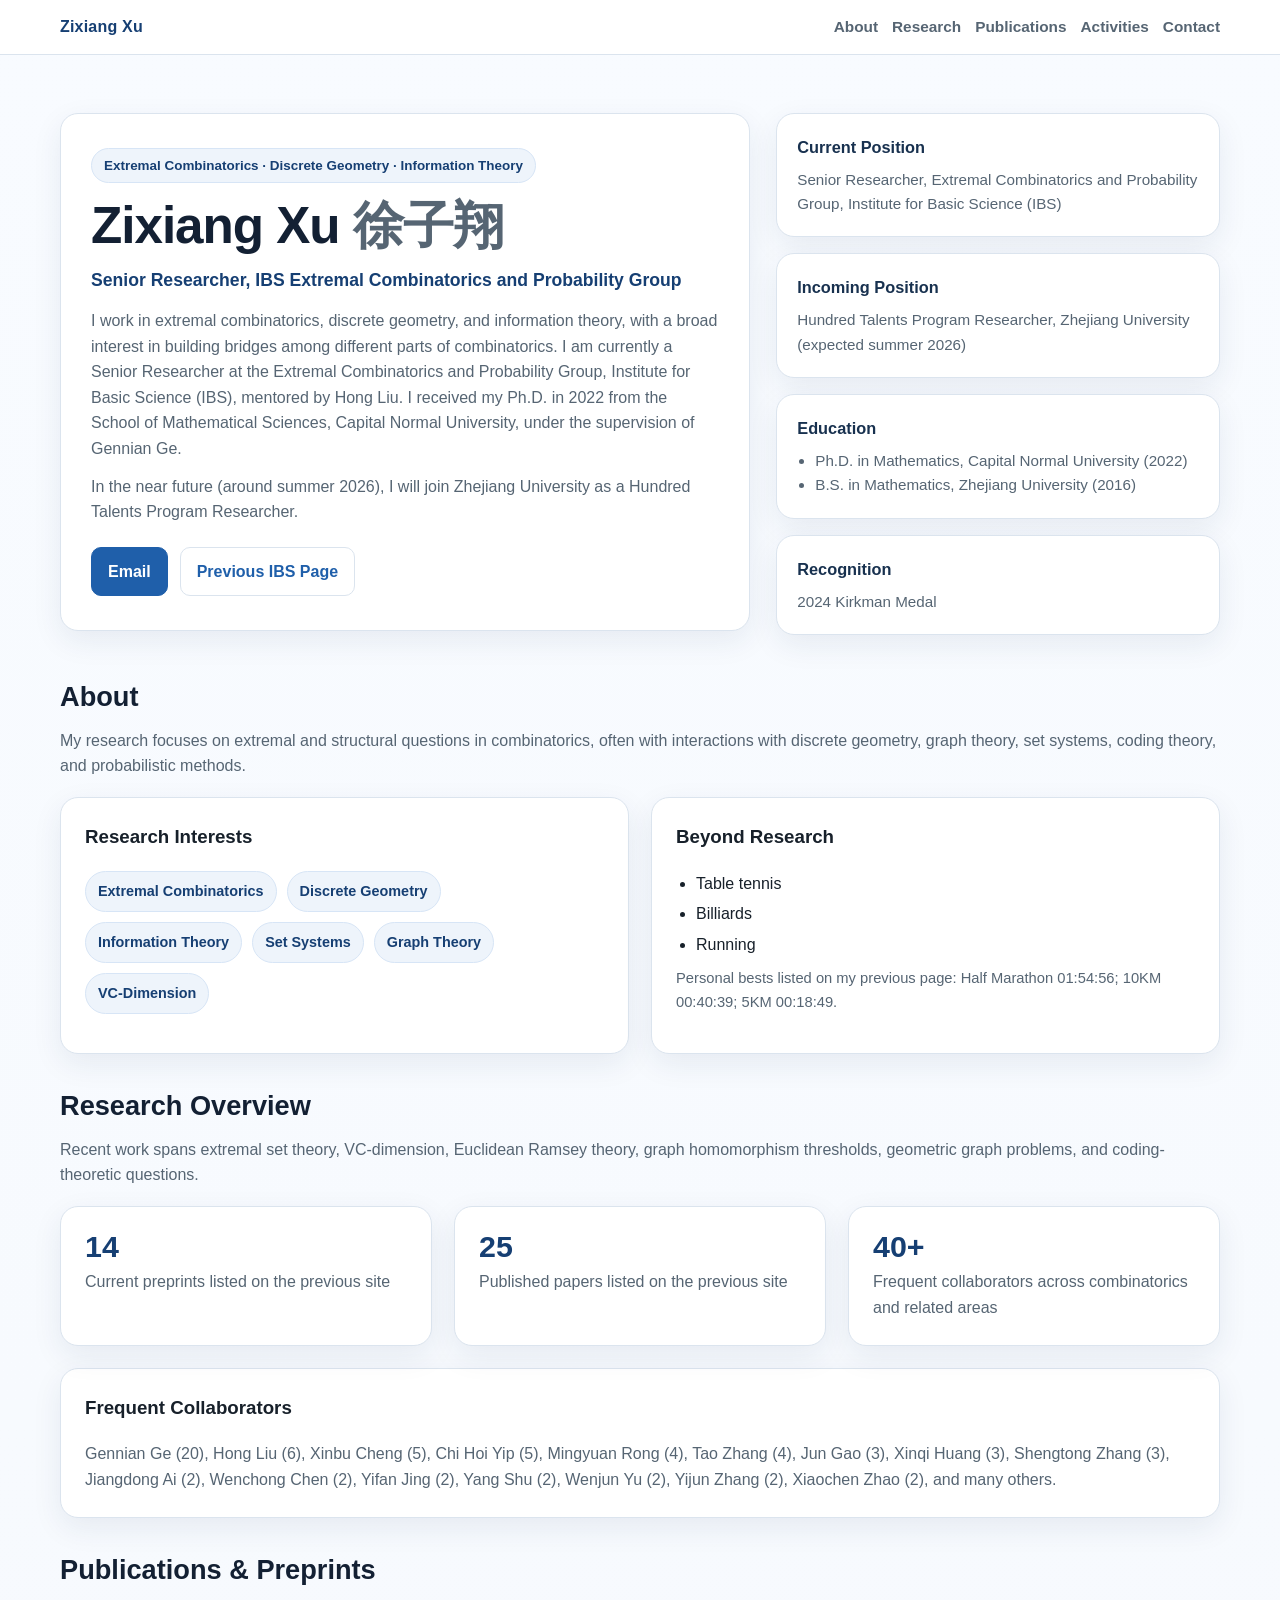
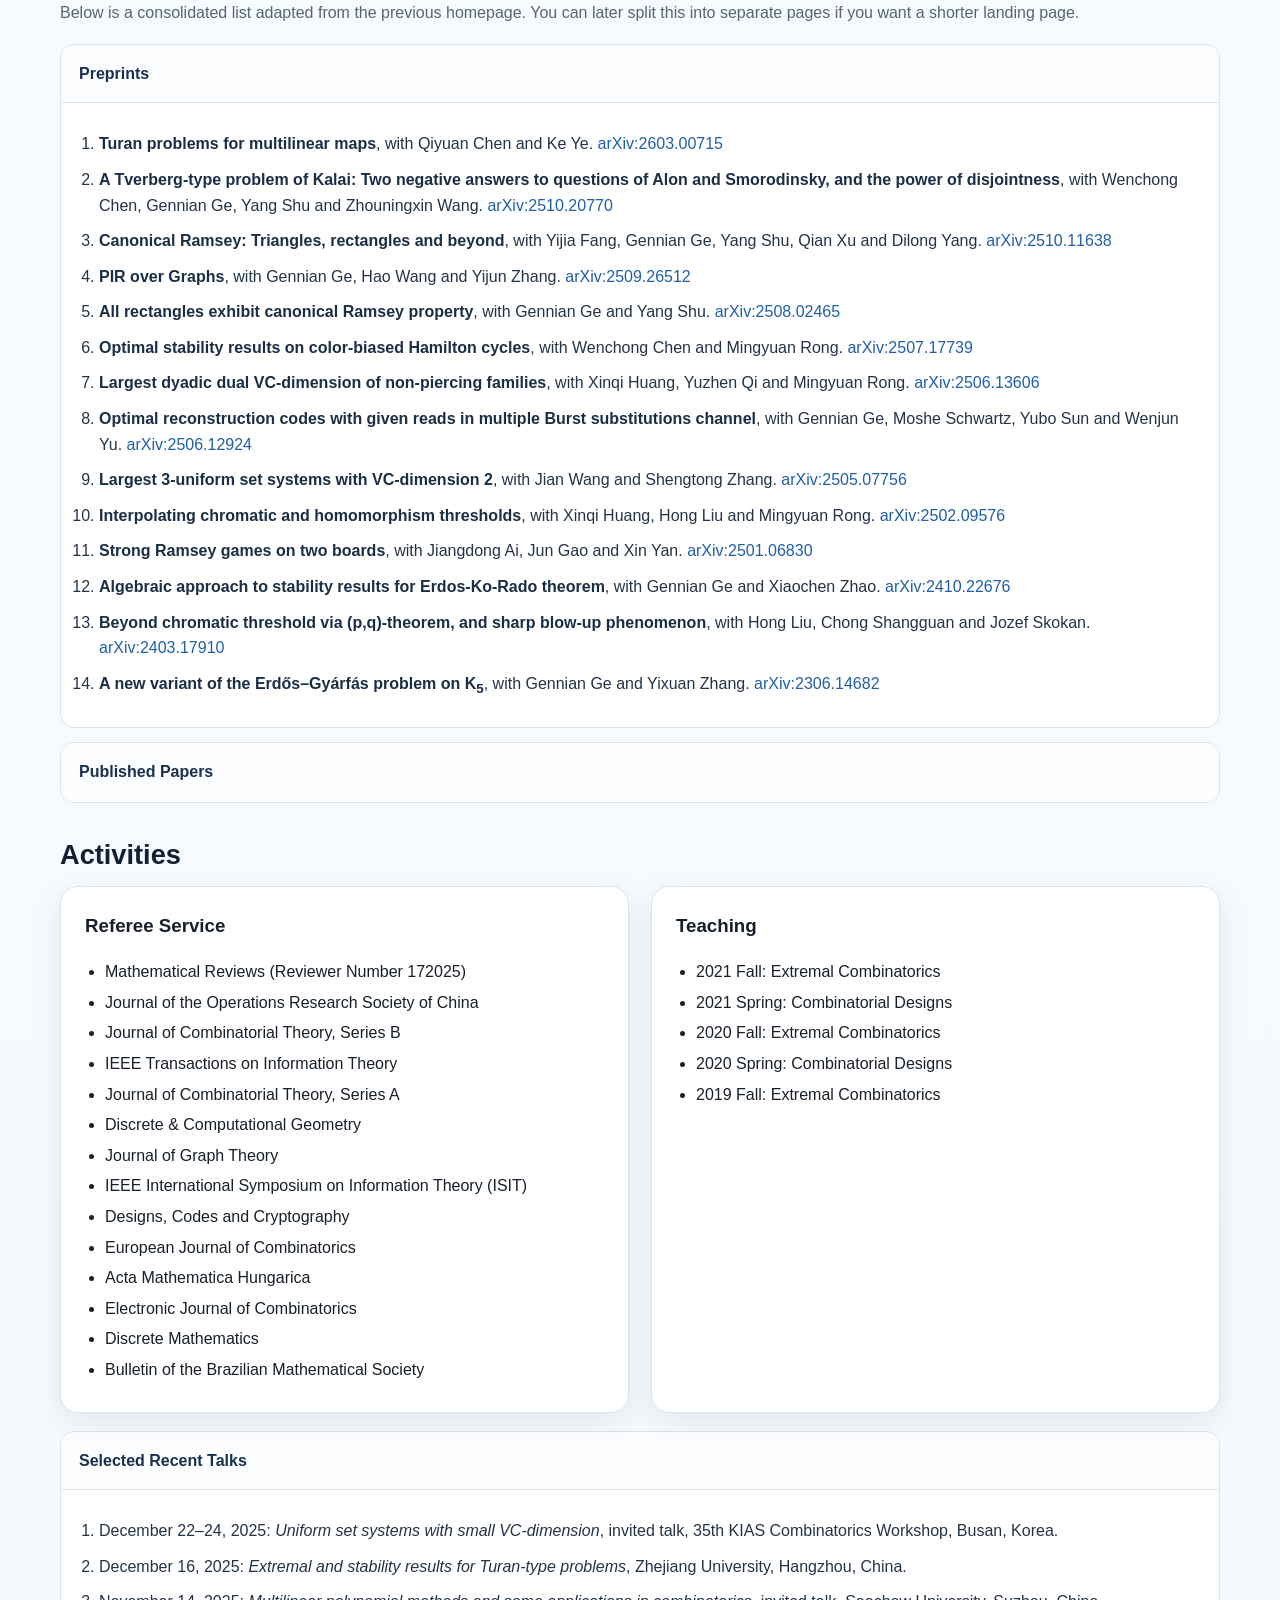
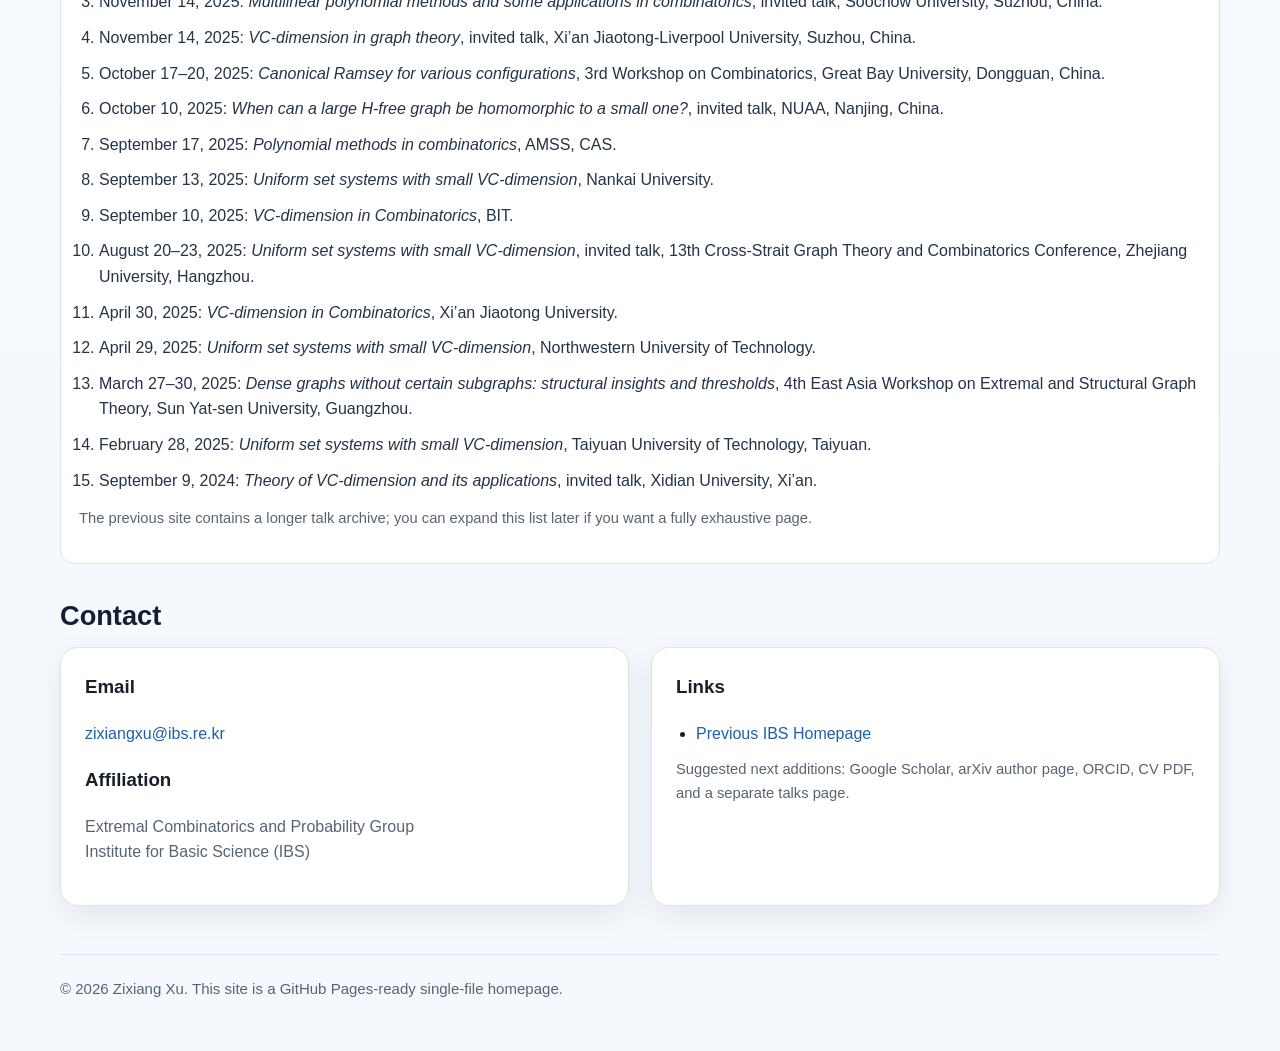
==== index.html @ 3f4615ed "Add academic homepage for Zixiang Xu This commit adds a complete academic homepage for Zixiang Xu, i" ====
<!DOCTYPE html>
<html lang="en">
<head>
  <meta charset="utf-8" />
  <meta name="viewport" content="width=device-width, initial-scale=1" />
  <title>Zixiang Xu | Academic Homepage</title>
  <meta name="description" content="Academic homepage of Zixiang Xu: extremal combinatorics, discrete geometry, and information theory." />
  <style>
    :root {
      --bg: #f7f9fc;
      --card: #ffffff;
      --text: #17202a;
      --muted: #566573;
      --line: #dbe4ee;
      --blue: #1f5faa;
      --blue-dark: #163f73;
      --soft: #eef4fb;
      --accent: #0b7a75;
      --shadow: 0 10px 30px rgba(25, 50, 90, 0.08);
      --max: 1160px;
    }

    * { box-sizing: border-box; }
    html { scroll-behavior: smooth; }
    body {
      margin: 0;
      font-family: -apple-system, BlinkMacSystemFont, "Segoe UI", Roboto, "Helvetica Neue", Arial, sans-serif;
      color: var(--text);
      background: linear-gradient(180deg, #f8fbff 0%, #f5f8fc 100%);
      line-height: 1.6;
    }

    a {
      color: var(--blue);
      text-decoration: none;
    }

    a:hover { text-decoration: underline; }

    .container {
      width: min(var(--max), calc(100% - 32px));
      margin: 0 auto;
    }

    .topbar {
      position: sticky;
      top: 0;
      z-index: 20;
      background: rgba(255,255,255,0.92);
      backdrop-filter: blur(10px);
      border-bottom: 1px solid var(--line);
    }

    .topbar-inner {
      display: flex;
      align-items: center;
      justify-content: space-between;
      gap: 20px;
      padding: 14px 0;
    }

    .brand {
      font-weight: 700;
      color: var(--blue-dark);
      letter-spacing: 0.2px;
      white-space: nowrap;
    }

    .nav {
      display: flex;
      flex-wrap: wrap;
      gap: 14px;
      justify-content: flex-end;
    }

    .nav a {
      color: var(--muted);
      font-size: 0.96rem;
      font-weight: 600;
    }

    .nav a:hover { color: var(--blue); }

    .hero {
      padding: 58px 0 28px;
    }

    .hero-grid {
      display: grid;
      grid-template-columns: 1.4fr 0.9fr;
      gap: 26px;
      align-items: start;
    }

    .hero-card, .card {
      background: var(--card);
      border: 1px solid var(--line);
      border-radius: 18px;
      box-shadow: var(--shadow);
    }

    .hero-card {
      padding: 34px 30px;
    }

    .eyebrow {
      display: inline-block;
      background: var(--soft);
      color: var(--blue-dark);
      border: 1px solid #d7e5f6;
      border-radius: 999px;
      padding: 6px 12px;
      font-size: 0.84rem;
      font-weight: 700;
      margin-bottom: 14px;
    }

    h1 {
      margin: 0 0 10px;
      font-size: clamp(2rem, 4vw, 3.2rem);
      line-height: 1.15;
      letter-spacing: -0.02em;
      color: #132033;
    }

    .subtitle {
      margin: 0 0 14px;
      color: var(--blue-dark);
      font-size: 1.1rem;
      font-weight: 650;
    }

    .lead {
      margin: 0;
      color: var(--muted);
      font-size: 1rem;
    }

    .button-row {
      display: flex;
      flex-wrap: wrap;
      gap: 12px;
      margin-top: 22px;
    }

    .btn {
      display: inline-block;
      padding: 11px 16px;
      border-radius: 10px;
      font-weight: 700;
      border: 1px solid var(--line);
      transition: 0.15s ease;
    }

    .btn-primary {
      background: var(--blue);
      color: #fff;
      border-color: var(--blue);
    }

    .btn-primary:hover {
      background: var(--blue-dark);
      border-color: var(--blue-dark);
      text-decoration: none;
    }

    .btn-secondary {
      background: #fff;
      color: var(--blue);
    }

    .btn-secondary:hover {
      background: #f7fbff;
      text-decoration: none;
    }

    .mini-grid {
      display: grid;
      grid-template-columns: 1fr;
      gap: 16px;
    }

    .mini-card {
      padding: 20px;
    }

    .mini-card h3 {
      margin: 0 0 8px;
      font-size: 1.02rem;
      color: #18314f;
    }

    .mini-card p, .mini-card li {
      margin: 0;
      color: var(--muted);
      font-size: 0.95rem;
    }

    .mini-card ul {
      margin: 8px 0 0 18px;
      padding: 0;
    }

    section {
      padding: 18px 0;
    }

    .section-title {
      margin: 0 0 14px;
      font-size: 1.7rem;
      line-height: 1.2;
      color: #132033;
    }

    .section-intro {
      margin: 0 0 18px;
      color: var(--muted);
    }

    .grid-2 {
      display: grid;
      grid-template-columns: 1fr 1fr;
      gap: 22px;
    }

    .grid-3 {
      display: grid;
      grid-template-columns: repeat(3, 1fr);
      gap: 22px;
    }

    .card {
      padding: 24px;
    }

    .chips {
      display: flex;
      flex-wrap: wrap;
      gap: 10px;
      margin-top: 8px;
    }

    .chip {
      padding: 8px 12px;
      border-radius: 999px;
      background: var(--soft);
      border: 1px solid #d7e5f6;
      color: var(--blue-dark);
      font-size: 0.9rem;
      font-weight: 650;
    }

    .stat {
      font-size: 1.9rem;
      font-weight: 800;
      color: var(--blue-dark);
      line-height: 1;
      margin-bottom: 8px;
    }

    .muted { color: var(--muted); }

    .list-tight {
      margin: 0;
      padding-left: 20px;
    }

    .list-tight li { margin: 5px 0; }

    details {
      border: 1px solid var(--line);
      border-radius: 14px;
      background: #fff;
      overflow: hidden;
    }

    details + details {
      margin-top: 14px;
    }

    summary {
      cursor: pointer;
      list-style: none;
      padding: 16px 18px;
      font-weight: 800;
      color: #18314f;
      background: #fbfdff;
      border-bottom: 1px solid transparent;
    }

    summary::-webkit-details-marker { display: none; }

    details[open] summary {
      border-bottom-color: var(--line);
    }

    .details-body {
      padding: 18px;
    }

    .pub-list {
      margin: 0;
      padding-left: 20px;
    }

    .pub-list li {
      margin: 10px 0;
      color: #233447;
    }

    .paper-title {
      font-weight: 700;
      color: #1a2e45;
    }

    .small-note {
      font-size: 0.92rem;
      color: var(--muted);
    }

    footer {
      padding: 30px 0 50px;
      color: var(--muted);
      font-size: 0.94rem;
    }

    .footer-box {
      border-top: 1px solid var(--line);
      padding-top: 22px;
    }

    @media (max-width: 980px) {
      .hero-grid,
      .grid-2,
      .grid-3 {
        grid-template-columns: 1fr;
      }

      .topbar-inner {
        align-items: flex-start;
        flex-direction: column;
      }

      .nav {
        justify-content: flex-start;
      }
    }

    @media (prefers-color-scheme: dark) {
      :root {
        --bg: #0e1520;
        --card: #121c29;
        --text: #e7eef8;
        --muted: #b7c5d8;
        --line: #233245;
        --blue: #7db3ff;
        --blue-dark: #b8d3ff;
        --soft: #162233;
        --accent: #71d7cf;
        --shadow: 0 10px 30px rgba(0, 0, 0, 0.25);
      }

      body {
        background: linear-gradient(180deg, #0d1520 0%, #111b28 100%);
      }

      .topbar {
        background: rgba(14, 21, 32, 0.9);
      }

      .btn-primary {
        color: #0b1520;
        background: var(--blue);
        border-color: var(--blue);
      }

      .btn-primary:hover {
        background: #9ac4ff;
        border-color: #9ac4ff;
      }

      .btn-secondary {
        background: transparent;
        border-color: var(--line);
        color: var(--blue);
      }

      .btn-secondary:hover {
        background: rgba(255,255,255,0.03);
      }

      summary {
        background: rgba(255,255,255,0.02);
      }
    }
  </style>
</head>
<body>
  <header class="topbar">
    <div class="container topbar-inner">
      <div class="brand">Zixiang Xu</div>
      <nav class="nav" aria-label="Primary">
        <a href="#about">About</a>
        <a href="#research">Research</a>
        <a href="#publications">Publications</a>
        <a href="#activities">Activities</a>
        <a href="#contact">Contact</a>
      </nav>
    </div>
  </header>

  <main>
    <section class="hero">
      <div class="container hero-grid">
        <div class="hero-card">
          <div class="eyebrow">Extremal Combinatorics · Discrete Geometry · Information Theory</div>
          <h1>Zixiang Xu <span style="font-weight:600; color: var(--muted);">徐子翔</span></h1>
          <p class="subtitle">Senior Researcher, IBS Extremal Combinatorics and Probability Group</p>
          <p class="lead">
            I work in extremal combinatorics, discrete geometry, and information theory, with a broad interest in building bridges among different parts of combinatorics. I am currently a Senior Researcher at the Extremal Combinatorics and Probability Group, Institute for Basic Science (IBS), mentored by Hong Liu. I received my Ph.D. in 2022 from the School of Mathematical Sciences, Capital Normal University, under the supervision of Gennian Ge.
          </p>
          <p class="lead" style="margin-top: 12px;">
            In the near future (around summer 2026), I will join Zhejiang University as a Hundred Talents Program Researcher.
          </p>
          <div class="button-row">
            <a class="btn btn-primary" href="mailto:zixiangxu@ibs.re.kr">Email</a>
            <a class="btn btn-secondary" href="https://www.ibs.re.kr/ecopro/zixiangxu/" target="_blank" rel="noopener">Previous IBS Page</a>
          </div>
        </div>

        <div class="mini-grid">
          <div class="hero-card mini-card">
            <h3>Current Position</h3>
            <p>Senior Researcher, Extremal Combinatorics and Probability Group, Institute for Basic Science (IBS)</p>
          </div>

          <div class="hero-card mini-card">
            <h3>Incoming Position</h3>
            <p>Hundred Talents Program Researcher, Zhejiang University (expected summer 2026)</p>
          </div>

          <div class="hero-card mini-card">
            <h3>Education</h3>
            <ul>
              <li>Ph.D. in Mathematics, Capital Normal University (2022)</li>
              <li>B.S. in Mathematics, Zhejiang University (2016)</li>
            </ul>
          </div>

          <div class="hero-card mini-card">
            <h3>Recognition</h3>
            <p>2024 Kirkman Medal</p>
          </div>
        </div>
      </div>
    </section>

    <section id="about">
      <div class="container">
        <h2 class="section-title">About</h2>
        <p class="section-intro">
          My research focuses on extremal and structural questions in combinatorics, often with interactions with discrete geometry, graph theory, set systems, coding theory, and probabilistic methods.
        </p>

        <div class="grid-2">
          <div class="card">
            <h3 style="margin-top:0;">Research Interests</h3>
            <div class="chips">
              <span class="chip">Extremal Combinatorics</span>
              <span class="chip">Discrete Geometry</span>
              <span class="chip">Information Theory</span>
              <span class="chip">Set Systems</span>
              <span class="chip">Graph Theory</span>
              <span class="chip">VC-Dimension</span>
            </div>
          </div>

          <div class="card">
            <h3 style="margin-top:0;">Beyond Research</h3>
            <ul class="list-tight">
              <li>Table tennis</li>
              <li>Billiards</li>
              <li>Running</li>
            </ul>
            <p class="small-note" style="margin-top:10px;">
              Personal bests listed on my previous page: Half Marathon 01:54:56; 10KM 00:40:39; 5KM 00:18:49.
            </p>
          </div>
        </div>
      </div>
    </section>

    <section id="research">
      <div class="container">
        <h2 class="section-title">Research Overview</h2>
        <p class="section-intro">
          Recent work spans extremal set theory, VC-dimension, Euclidean Ramsey theory, graph homomorphism thresholds, geometric graph problems, and coding-theoretic questions.
        </p>

        <div class="grid-3">
          <div class="card">
            <div class="stat">14</div>
            <div class="muted">Current preprints listed on the previous site</div>
          </div>
          <div class="card">
            <div class="stat">25</div>
            <div class="muted">Published papers listed on the previous site</div>
          </div>
          <div class="card">
            <div class="stat">40+</div>
            <div class="muted">Frequent collaborators across combinatorics and related areas</div>
          </div>
        </div>

        <div class="card" style="margin-top: 22px;">
          <h3 style="margin-top:0;">Frequent Collaborators</h3>
          <p class="muted" style="margin-bottom:0;">
            Gennian Ge (20), Hong Liu (6), Xinbu Cheng (5), Chi Hoi Yip (5), Mingyuan Rong (4), Tao Zhang (4), Jun Gao (3), Xinqi Huang (3), Shengtong Zhang (3), Jiangdong Ai (2), Wenchong Chen (2), Yifan Jing (2), Yang Shu (2), Wenjun Yu (2), Yijun Zhang (2), Xiaochen Zhao (2), and many others.
          </p>
        </div>
      </div>
    </section>

    <section id="publications">
      <div class="container">
        <h2 class="section-title">Publications & Preprints</h2>
        <p class="section-intro">
          Below is a consolidated list adapted from the previous homepage. You can later split this into separate pages if you want a shorter landing page.
        </p>

        <details open>
          <summary>Preprints</summary>
          <div class="details-body">
            <ol class="pub-list">
              <li><span class="paper-title">Turan problems for multilinear maps</span>, with Qiyuan Chen and Ke Ye. <a href="https://arxiv.org/abs/2603.00715" target="_blank" rel="noopener">arXiv:2603.00715</a></li>
              <li><span class="paper-title">A Tverberg-type problem of Kalai: Two negative answers to questions of Alon and Smorodinsky, and the power of disjointness</span>, with Wenchong Chen, Gennian Ge, Yang Shu and Zhouningxin Wang. <a href="https://arxiv.org/abs/2510.20770" target="_blank" rel="noopener">arXiv:2510.20770</a></li>
              <li><span class="paper-title">Canonical Ramsey: Triangles, rectangles and beyond</span>, with Yijia Fang, Gennian Ge, Yang Shu, Qian Xu and Dilong Yang. <a href="https://arxiv.org/abs/2510.11638" target="_blank" rel="noopener">arXiv:2510.11638</a></li>
              <li><span class="paper-title">PIR over Graphs</span>, with Gennian Ge, Hao Wang and Yijun Zhang. <a href="https://arxiv.org/abs/2509.26512" target="_blank" rel="noopener">arXiv:2509.26512</a></li>
              <li><span class="paper-title">All rectangles exhibit canonical Ramsey property</span>, with Gennian Ge and Yang Shu. <a href="https://arxiv.org/abs/2508.02465" target="_blank" rel="noopener">arXiv:2508.02465</a></li>
              <li><span class="paper-title">Optimal stability results on color-biased Hamilton cycles</span>, with Wenchong Chen and Mingyuan Rong. <a href="https://arxiv.org/abs/2507.17739" target="_blank" rel="noopener">arXiv:2507.17739</a></li>
              <li><span class="paper-title">Largest dyadic dual VC-dimension of non-piercing families</span>, with Xinqi Huang, Yuzhen Qi and Mingyuan Rong. <a href="https://arxiv.org/abs/2506.13606" target="_blank" rel="noopener">arXiv:2506.13606</a></li>
              <li><span class="paper-title">Optimal reconstruction codes with given reads in multiple Burst substitutions channel</span>, with Gennian Ge, Moshe Schwartz, Yubo Sun and Wenjun Yu. <a href="https://arxiv.org/abs/2506.12924" target="_blank" rel="noopener">arXiv:2506.12924</a></li>
              <li><span class="paper-title">Largest 3-uniform set systems with VC-dimension 2</span>, with Jian Wang and Shengtong Zhang. <a href="https://arxiv.org/abs/2505.07756" target="_blank" rel="noopener">arXiv:2505.07756</a></li>
              <li><span class="paper-title">Interpolating chromatic and homomorphism thresholds</span>, with Xinqi Huang, Hong Liu and Mingyuan Rong. <a href="https://arxiv.org/abs/2502.09576" target="_blank" rel="noopener">arXiv:2502.09576</a></li>
              <li><span class="paper-title">Strong Ramsey games on two boards</span>, with Jiangdong Ai, Jun Gao and Xin Yan. <a href="https://arxiv.org/abs/2501.06830" target="_blank" rel="noopener">arXiv:2501.06830</a></li>
              <li><span class="paper-title">Algebraic approach to stability results for Erdos-Ko-Rado theorem</span>, with Gennian Ge and Xiaochen Zhao. <a href="https://arxiv.org/abs/2410.22676" target="_blank" rel="noopener">arXiv:2410.22676</a></li>
              <li><span class="paper-title">Beyond chromatic threshold via (p,q)-theorem, and sharp blow-up phenomenon</span>, with Hong Liu, Chong Shangguan and Jozef Skokan. <a href="https://arxiv.org/abs/2403.17910" target="_blank" rel="noopener">arXiv:2403.17910</a></li>
              <li><span class="paper-title">A new variant of the Erdős–Gyárfás problem on K<sub>5</sub></span>, with Gennian Ge and Yixuan Zhang. <a href="https://arxiv.org/abs/2306.14682" target="_blank" rel="noopener">arXiv:2306.14682</a></li>
            </ol>
          </div>
        </details>

        <details style="margin-top: 14px;">
          <summary>Published Papers</summary>
          <div class="details-body">
            <ol class="pub-list">
              <li><span class="paper-title">Clique density vs blowups</span>, with Domagoj Bradač, Hong Liu and Zhuo Wu. <a href="https://arxiv.org/abs/2410.07098" target="_blank" rel="noopener">arXiv:2410.07098</a>. <em>Combinatorics, Probability and Computing</em>, to appear.</li>
              <li><span class="paper-title">Sperner systems with restricted differences</span>, with Chi Hoi Yip. <a href="https://arxiv.org/abs/2210.02409" target="_blank" rel="noopener">arXiv:2210.02409</a>. <em>Combinatorial Theory</em>, to appear.</li>
              <li><span class="paper-title">Uniform set systems with small VC-dimension</span>, with Ting-Wei Chao, Chi Hoi Yip, and Shengtong Zhang. <a href="https://arxiv.org/abs/2501.13850" target="_blank" rel="noopener">arXiv:2501.13850</a>. <em>International Mathematics Research Notices</em>, 2025, Issue 17, rnaf269.</li>
              <li><span class="paper-title">Optimal redundancy of function-correcting codes</span>, with Gennian Ge, Xiande Zhang and Yijun Zhang. <a href="https://arxiv.org/abs/2502.16983" target="_blank" rel="noopener">arXiv:2502.16983</a>. <em>IEEE Transactions on Information Theory</em>, 71(12): 9458–9467, 2025.</li>
              <li><span class="paper-title">Extremal number of graphs from geometric shapes</span>, with Jun Gao, Oliver Janzer and Hong Liu. <a href="https://arxiv.org/abs/2303.13380" target="_blank" rel="noopener">arXiv:2303.13380</a>. <em>Israel Journal of Mathematics</em> 269, 761–799 (2025).</li>
              <li><span class="paper-title">Sublinear hitting sets for some geometric graphs</span>, with Xinbu Cheng, Xinqi Huang and Mingyuan Rong. <a href="https://arxiv.org/abs/2404.10379" target="_blank" rel="noopener">arXiv:2404.10379</a>. <em>Frontiers in Combinatorics and Number Theory</em>, vol. 2, May 2026.</li>
              <li><span class="paper-title">The Frankl-Pach upper bound is not tight for any uniformity</span>, with Gennian Ge, Chi Hoi Yip, Shengtong Zhang and Xiaochen Zhao. <a href="https://arxiv.org/abs/2412.11901" target="_blank" rel="noopener">arXiv:2412.11901</a>. <em>Journal of Combinatorial Theory, Series A</em> 217 (2026), Paper No. 106078.</li>
              <li><span class="paper-title">Intersective sets over abelian groups</span>, with Chi Hoi Yip. <a href="https://arxiv.org/abs/2207.00053" target="_blank" rel="noopener">arXiv:2207.00053</a>. <em>Designs, Codes and Cryptography</em> 94, 19 (2026).</li>
              <li><span class="paper-title">Bollobás-Erdős-Tuza conjecture for graphs with no induced K<sub>s,t</sub></span>, with Xinbu Cheng. <a href="https://arxiv.org/abs/2405.18264" target="_blank" rel="noopener">arXiv:2405.18264</a>. <em>Journal of Graph Theory</em> 109(4): 514–517 (2025).</li>
              <li><span class="paper-title">Euclidean Gallai-Ramsey for various configurations</span>, with Xinbu Cheng. <a href="https://arxiv.org/abs/2305.18218" target="_blank" rel="noopener">arXiv:2305.18218</a>. <em>Discrete &amp; Computational Geometry</em> 73, 1037–1052 (2025).</li>
              <li><span class="paper-title">A polynomial resultant approach to algebraic construction of extremal graphs</span>, with Tao Zhang and Gennian Ge. <a href="https://arxiv.org/abs/2109.15148" target="_blank" rel="noopener">arXiv:2109.15148</a>. <em>Science China Mathematics</em> 68, 485–506 (2025).</li>
              <li><span class="paper-title">Piercing independent sets in graphs without large induced matching</span>, with Jiangdong Ai, Hong Liu and Qiang Zhou. <a href="https://arxiv.org/abs/2403.19737" target="_blank" rel="noopener">arXiv:2403.19737</a>. <em>Electronic Journal of Combinatorics</em> 32 (2025), no. 1, Paper 1.10.</li>
              <li><span class="paper-title">A rainbow framework for coded caching and its applications</span>, with Min Xu, Gennian Ge and Minqian Liu. <a href="https://arxiv.org/abs/2209.04647" target="_blank" rel="noopener">arXiv:2209.04647</a>. <em>IEEE Transactions on Information Theory</em> 70(3): 1738–1752 (2024).</li>
              <li><span class="paper-title">Exact values and improved bounds on k-neighborly families of boxes</span>, with Xinbu Cheng, Meiqin Wang and Chi Hoi Yip. <a href="https://arxiv.org/abs/2301.06485" target="_blank" rel="noopener">arXiv:2301.06485</a>. <em>European Journal of Combinatorics</em> 118 (2024), 103926.</li>
              <li><span class="paper-title">Local rainbow coloring for various graphs</span>, with Xinbu Cheng. <a href="https://arxiv.org/abs/2207.07532" target="_blank" rel="noopener">arXiv:2207.07532</a>. <em>Electronic Journal of Combinatorics</em> 31 (2024), no. 2, Paper 2.55.</li>
              <li><span class="paper-title">Embedding bipartite distance graphs under Hamming metric in finite fields</span>, with Wenjun Yu and Gennian Ge. <em>Journal of Combinatorial Theory, Series A</em> 198 (2023), Paper No. 105765.</li>
              <li><span class="paper-title">Stability through non-shadows</span>, with Jun Gao and Hong Liu. <a href="https://arxiv.org/abs/2212.07821" target="_blank" rel="noopener">arXiv:2212.07821</a>. <em>Combinatorica</em> 43, 1125–1137 (2023).</li>
              <li><span class="paper-title">On vertex-induced weighted Turán problems</span>, with Yifan Jing and Gennian Ge. <em>Discrete Mathematics</em> 345(1), 112628 (2022).</li>
              <li><span class="paper-title">On color isomorphic subdivisions</span>, with Gennian Ge. <em>Discrete Mathematics</em> 345(5), 112805 (2022).</li>
              <li><span class="paper-title">A note on multicolor Ramsey number of small odd cycles versus a large clique</span>, with Gennian Ge. <em>Discrete Mathematics</em> 345(6), 112823 (2022).</li>
              <li><span class="paper-title">Some extremal results on hypergraph Turán problems</span>, with Tao Zhang and Gennian Ge. <em>Science China Mathematics</em> 65(8), 1765–1774 (2022).</li>
              <li><span class="paper-title">Some tight lower bounds for Turán problems via constructions of multi-hypergraphs</span>, with Tao Zhang and Gennian Ge. <em>European Journal of Combinatorics</em> 89, 103161 (2020).</li>
              <li><span class="paper-title">Color isomorphic even cycles and a related Ramsey problem</span>, with Tao Zhang, Yifan Jing and Gennian Ge. <em>SIAM Journal on Discrete Mathematics</em> 34(3), 1999–2008 (2020).</li>
              <li><span class="paper-title">Erdős–Falconer Distance Problem under Hamming Metric in Vector Spaces over Finite Fields</span>, with Gennian Ge. <em>SIAM Journal on Discrete Mathematics</em> 34(4), 2208–2220 (2020).</li>
              <li><span class="paper-title">New theoretical bounds and constructions of permutation codes under block permutation metric</span>, with Yiwei Zhang and Gennian Ge. <em>Designs, Codes and Cryptography</em> 87(11), 2625–2637 (2019).</li>
            </ol>

            <p class="small-note" style="margin-top:16px;">
              Unpublished note previously listed: <em>Sparse universal graph for graphs with bounded edge-vertex ratio</em>, with Xinbu Cheng and Danni Peng.
            </p>
          </div>
        </details>
      </div>
    </section>

    <section id="activities">
      <div class="container">
        <h2 class="section-title">Activities</h2>

        <div class="grid-2">
          <div class="card">
            <h3 style="margin-top:0;">Referee Service</h3>
            <ul class="list-tight">
              <li>Mathematical Reviews (Reviewer Number 172025)</li>
              <li>Journal of the Operations Research Society of China</li>
              <li>Journal of Combinatorial Theory, Series B</li>
              <li>IEEE Transactions on Information Theory</li>
              <li>Journal of Combinatorial Theory, Series A</li>
              <li>Discrete &amp; Computational Geometry</li>
              <li>Journal of Graph Theory</li>
              <li>IEEE International Symposium on Information Theory (ISIT)</li>
              <li>Designs, Codes and Cryptography</li>
              <li>European Journal of Combinatorics</li>
              <li>Acta Mathematica Hungarica</li>
              <li>Electronic Journal of Combinatorics</li>
              <li>Discrete Mathematics</li>
              <li>Bulletin of the Brazilian Mathematical Society</li>
            </ul>
          </div>

          <div class="card">
            <h3 style="margin-top:0;">Teaching</h3>
            <ul class="list-tight">
              <li>2021 Fall: Extremal Combinatorics</li>
              <li>2021 Spring: Combinatorial Designs</li>
              <li>2020 Fall: Extremal Combinatorics</li>
              <li>2020 Spring: Combinatorial Designs</li>
              <li>2019 Fall: Extremal Combinatorics</li>
            </ul>
          </div>
        </div>

        <details style="margin-top: 18px;" open>
          <summary>Selected Recent Talks</summary>
          <div class="details-body">
            <ol class="pub-list">
              <li>December 22–24, 2025: <em>Uniform set systems with small VC-dimension</em>, invited talk, 35th KIAS Combinatorics Workshop, Busan, Korea.</li>
              <li>December 16, 2025: <em>Extremal and stability results for Turan-type problems</em>, Zhejiang University, Hangzhou, China.</li>
              <li>November 14, 2025: <em>Multilinear polynomial methods and some applications in combinatorics</em>, invited talk, Soochow University, Suzhou, China.</li>
              <li>November 14, 2025: <em>VC-dimension in graph theory</em>, invited talk, Xi’an Jiaotong-Liverpool University, Suzhou, China.</li>
              <li>October 17–20, 2025: <em>Canonical Ramsey for various configurations</em>, 3rd Workshop on Combinatorics, Great Bay University, Dongguan, China.</li>
              <li>October 10, 2025: <em>When can a large H-free graph be homomorphic to a small one?</em>, invited talk, NUAA, Nanjing, China.</li>
              <li>September 17, 2025: <em>Polynomial methods in combinatorics</em>, AMSS, CAS.</li>
              <li>September 13, 2025: <em>Uniform set systems with small VC-dimension</em>, Nankai University.</li>
              <li>September 10, 2025: <em>VC-dimension in Combinatorics</em>, BIT.</li>
              <li>August 20–23, 2025: <em>Uniform set systems with small VC-dimension</em>, invited talk, 13th Cross-Strait Graph Theory and Combinatorics Conference, Zhejiang University, Hangzhou.</li>
              <li>April 30, 2025: <em>VC-dimension in Combinatorics</em>, Xi’an Jiaotong University.</li>
              <li>April 29, 2025: <em>Uniform set systems with small VC-dimension</em>, Northwestern University of Technology.</li>
              <li>March 27–30, 2025: <em>Dense graphs without certain subgraphs: structural insights and thresholds</em>, 4th East Asia Workshop on Extremal and Structural Graph Theory, Sun Yat-sen University, Guangzhou.</li>
              <li>February 28, 2025: <em>Uniform set systems with small VC-dimension</em>, Taiyuan University of Technology, Taiyuan.</li>
              <li>September 9, 2024: <em>Theory of VC-dimension and its applications</em>, invited talk, Xidian University, Xi’an.</li>
            </ol>
            <p class="small-note" style="margin-top:14px;">
              The previous site contains a longer talk archive; you can expand this list later if you want a fully exhaustive page.
            </p>
          </div>
        </details>
      </div>
    </section>

    <section id="contact">
      <div class="container">
        <h2 class="section-title">Contact</h2>
        <div class="grid-2">
          <div class="card">
            <h3 style="margin-top:0;">Email</h3>
            <p><a href="mailto:zixiangxu@ibs.re.kr">zixiangxu@ibs.re.kr</a></p>

            <h3>Affiliation</h3>
            <p class="muted">
              Extremal Combinatorics and Probability Group<br />
              Institute for Basic Science (IBS)
            </p>
          </div>

          <div class="card">
            <h3 style="margin-top:0;">Links</h3>
            <ul class="list-tight">
              <li><a href="https://www.ibs.re.kr/ecopro/zixiangxu/" target="_blank" rel="noopener">Previous IBS Homepage</a></li>
            </ul>
            <p class="small-note" style="margin-top: 12px;">
              Suggested next additions: Google Scholar, arXiv author page, ORCID, CV PDF, and a separate talks page.
            </p>
          </div>
        </div>
      </div>
    </section>
  </main>

  <footer>
    <div class="container footer-box">
      <div>© 2026 Zixiang Xu. This site is a GitHub Pages-ready single-file homepage.</div>
    </div>
  </footer>
</body>
</html>
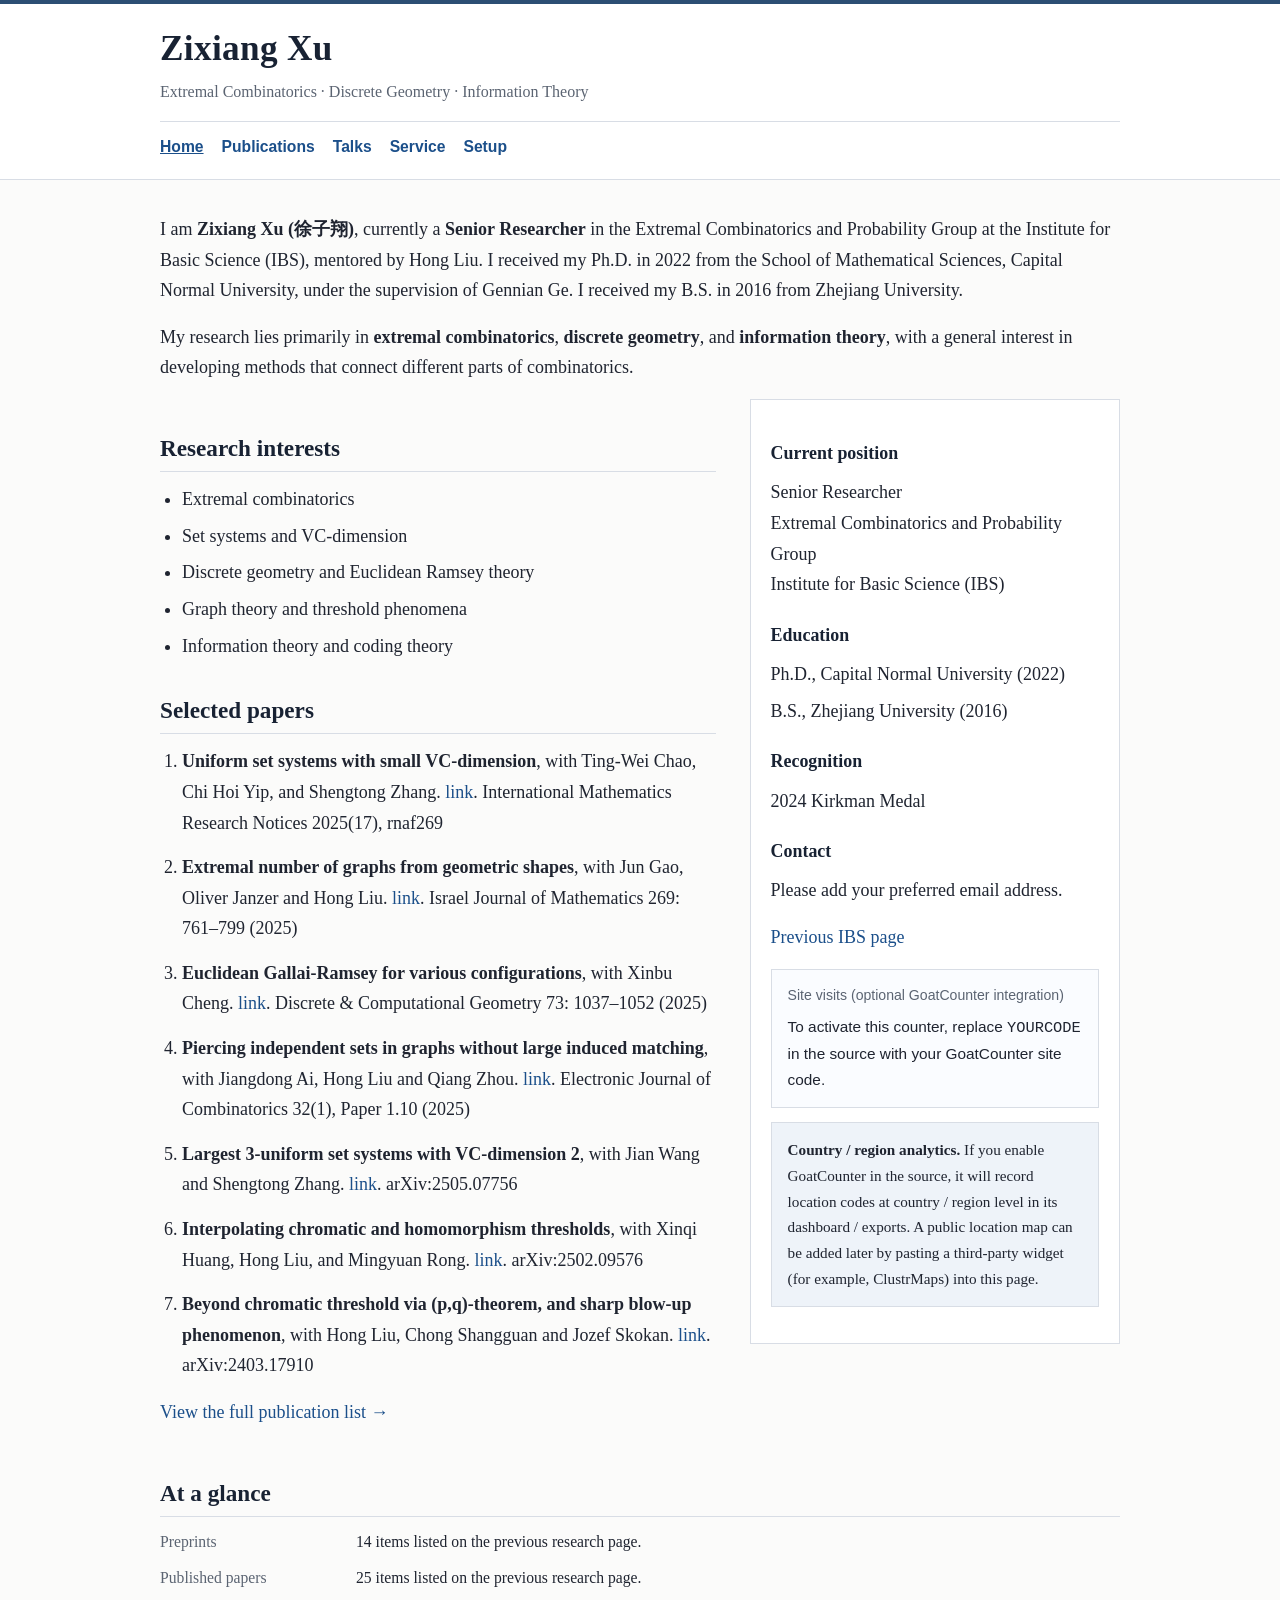
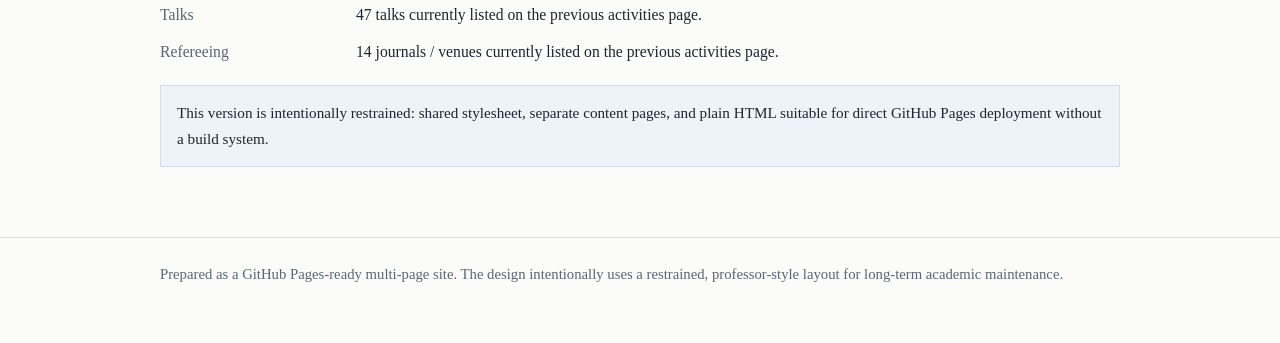
==== commit d7ee7583: "Add files via upload Signed-off-by: ZJWyz <32608875+ZJWyz@users.noreply.github.com>" ====
--- a/index.html
+++ b/index.html
@@ -3,690 +3,132 @@
 <head>
   <meta charset="utf-8" />
   <meta name="viewport" content="width=device-width, initial-scale=1" />
-  <title>Zixiang Xu | Academic Homepage</title>
-  <meta name="description" content="Academic homepage of Zixiang Xu: extremal combinatorics, discrete geometry, and information theory." />
-  <style>
-    :root {
-      --bg: #f7f9fc;
-      --card: #ffffff;
-      --text: #17202a;
-      --muted: #566573;
-      --line: #dbe4ee;
-      --blue: #1f5faa;
-      --blue-dark: #163f73;
-      --soft: #eef4fb;
-      --accent: #0b7a75;
-      --shadow: 0 10px 30px rgba(25, 50, 90, 0.08);
-      --max: 1160px;
-    }
-
-    * { box-sizing: border-box; }
-    html { scroll-behavior: smooth; }
-    body {
-      margin: 0;
-      font-family: -apple-system, BlinkMacSystemFont, "Segoe UI", Roboto, "Helvetica Neue", Arial, sans-serif;
-      color: var(--text);
-      background: linear-gradient(180deg, #f8fbff 0%, #f5f8fc 100%);
-      line-height: 1.6;
-    }
-
-    a {
-      color: var(--blue);
-      text-decoration: none;
-    }
-
-    a:hover { text-decoration: underline; }
-
-    .container {
-      width: min(var(--max), calc(100% - 32px));
-      margin: 0 auto;
-    }
-
-    .topbar {
-      position: sticky;
-      top: 0;
-      z-index: 20;
-      background: rgba(255,255,255,0.92);
-      backdrop-filter: blur(10px);
-      border-bottom: 1px solid var(--line);
-    }
-
-    .topbar-inner {
-      display: flex;
-      align-items: center;
-      justify-content: space-between;
-      gap: 20px;
-      padding: 14px 0;
-    }
-
-    .brand {
-      font-weight: 700;
-      color: var(--blue-dark);
-      letter-spacing: 0.2px;
-      white-space: nowrap;
-    }
-
-    .nav {
-      display: flex;
-      flex-wrap: wrap;
-      gap: 14px;
-      justify-content: flex-end;
-    }
-
-    .nav a {
-      color: var(--muted);
-      font-size: 0.96rem;
-      font-weight: 600;
-    }
-
-    .nav a:hover { color: var(--blue); }
-
-    .hero {
-      padding: 58px 0 28px;
-    }
-
-    .hero-grid {
-      display: grid;
-      grid-template-columns: 1.4fr 0.9fr;
-      gap: 26px;
-      align-items: start;
-    }
-
-    .hero-card, .card {
-      background: var(--card);
-      border: 1px solid var(--line);
-      border-radius: 18px;
-      box-shadow: var(--shadow);
-    }
-
-    .hero-card {
-      padding: 34px 30px;
-    }
-
-    .eyebrow {
-      display: inline-block;
-      background: var(--soft);
-      color: var(--blue-dark);
-      border: 1px solid #d7e5f6;
-      border-radius: 999px;
-      padding: 6px 12px;
-      font-size: 0.84rem;
-      font-weight: 700;
-      margin-bottom: 14px;
-    }
-
-    h1 {
-      margin: 0 0 10px;
-      font-size: clamp(2rem, 4vw, 3.2rem);
-      line-height: 1.15;
-      letter-spacing: -0.02em;
-      color: #132033;
-    }
-
-    .subtitle {
-      margin: 0 0 14px;
-      color: var(--blue-dark);
-      font-size: 1.1rem;
-      font-weight: 650;
-    }
-
-    .lead {
-      margin: 0;
-      color: var(--muted);
-      font-size: 1rem;
-    }
-
-    .button-row {
-      display: flex;
-      flex-wrap: wrap;
-      gap: 12px;
-      margin-top: 22px;
-    }
-
-    .btn {
-      display: inline-block;
-      padding: 11px 16px;
-      border-radius: 10px;
-      font-weight: 700;
-      border: 1px solid var(--line);
-      transition: 0.15s ease;
-    }
-
-    .btn-primary {
-      background: var(--blue);
-      color: #fff;
-      border-color: var(--blue);
-    }
-
-    .btn-primary:hover {
-      background: var(--blue-dark);
-      border-color: var(--blue-dark);
-      text-decoration: none;
-    }
-
-    .btn-secondary {
-      background: #fff;
-      color: var(--blue);
-    }
-
-    .btn-secondary:hover {
-      background: #f7fbff;
-      text-decoration: none;
-    }
-
-    .mini-grid {
-      display: grid;
-      grid-template-columns: 1fr;
-      gap: 16px;
-    }
-
-    .mini-card {
-      padding: 20px;
-    }
-
-    .mini-card h3 {
-      margin: 0 0 8px;
-      font-size: 1.02rem;
-      color: #18314f;
-    }
-
-    .mini-card p, .mini-card li {
-      margin: 0;
-      color: var(--muted);
-      font-size: 0.95rem;
-    }
-
-    .mini-card ul {
-      margin: 8px 0 0 18px;
-      padding: 0;
-    }
-
-    section {
-      padding: 18px 0;
-    }
-
-    .section-title {
-      margin: 0 0 14px;
-      font-size: 1.7rem;
-      line-height: 1.2;
-      color: #132033;
-    }
-
-    .section-intro {
-      margin: 0 0 18px;
-      color: var(--muted);
-    }
-
-    .grid-2 {
-      display: grid;
-      grid-template-columns: 1fr 1fr;
-      gap: 22px;
-    }
-
-    .grid-3 {
-      display: grid;
-      grid-template-columns: repeat(3, 1fr);
-      gap: 22px;
-    }
-
-    .card {
-      padding: 24px;
-    }
-
-    .chips {
-      display: flex;
-      flex-wrap: wrap;
-      gap: 10px;
-      margin-top: 8px;
-    }
-
-    .chip {
-      padding: 8px 12px;
-      border-radius: 999px;
-      background: var(--soft);
-      border: 1px solid #d7e5f6;
-      color: var(--blue-dark);
-      font-size: 0.9rem;
-      font-weight: 650;
-    }
-
-    .stat {
-      font-size: 1.9rem;
-      font-weight: 800;
-      color: var(--blue-dark);
-      line-height: 1;
-      margin-bottom: 8px;
-    }
-
-    .muted { color: var(--muted); }
-
-    .list-tight {
-      margin: 0;
-      padding-left: 20px;
-    }
-
-    .list-tight li { margin: 5px 0; }
-
-    details {
-      border: 1px solid var(--line);
-      border-radius: 14px;
-      background: #fff;
-      overflow: hidden;
-    }
-
-    details + details {
-      margin-top: 14px;
-    }
-
-    summary {
-      cursor: pointer;
-      list-style: none;
-      padding: 16px 18px;
-      font-weight: 800;
-      color: #18314f;
-      background: #fbfdff;
-      border-bottom: 1px solid transparent;
-    }
-
-    summary::-webkit-details-marker { display: none; }
-
-    details[open] summary {
-      border-bottom-color: var(--line);
-    }
-
-    .details-body {
-      padding: 18px;
-    }
-
-    .pub-list {
-      margin: 0;
-      padding-left: 20px;
-    }
-
-    .pub-list li {
-      margin: 10px 0;
-      color: #233447;
-    }
-
-    .paper-title {
-      font-weight: 700;
-      color: #1a2e45;
-    }
-
-    .small-note {
-      font-size: 0.92rem;
-      color: var(--muted);
-    }
-
-    footer {
-      padding: 30px 0 50px;
-      color: var(--muted);
-      font-size: 0.94rem;
-    }
-
-    .footer-box {
-      border-top: 1px solid var(--line);
-      padding-top: 22px;
-    }
-
-    @media (max-width: 980px) {
-      .hero-grid,
-      .grid-2,
-      .grid-3 {
-        grid-template-columns: 1fr;
-      }
-
-      .topbar-inner {
-        align-items: flex-start;
-        flex-direction: column;
-      }
-
-      .nav {
-        justify-content: flex-start;
-      }
-    }
-
-    @media (prefers-color-scheme: dark) {
-      :root {
-        --bg: #0e1520;
-        --card: #121c29;
-        --text: #e7eef8;
-        --muted: #b7c5d8;
-        --line: #233245;
-        --blue: #7db3ff;
-        --blue-dark: #b8d3ff;
-        --soft: #162233;
-        --accent: #71d7cf;
-        --shadow: 0 10px 30px rgba(0, 0, 0, 0.25);
-      }
-
-      body {
-        background: linear-gradient(180deg, #0d1520 0%, #111b28 100%);
-      }
-
-      .topbar {
-        background: rgba(14, 21, 32, 0.9);
-      }
-
-      .btn-primary {
-        color: #0b1520;
-        background: var(--blue);
-        border-color: var(--blue);
-      }
-
-      .btn-primary:hover {
-        background: #9ac4ff;
-        border-color: #9ac4ff;
-      }
-
-      .btn-secondary {
-        background: transparent;
-        border-color: var(--line);
-        color: var(--blue);
-      }
-
-      .btn-secondary:hover {
-        background: rgba(255,255,255,0.03);
-      }
-
-      summary {
-        background: rgba(255,255,255,0.02);
-      }
-    }
-  </style>
+  <title>Zixiang Xu | Home</title>
+  <meta name="description" content="Academic homepage of Zixiang Xu" />
+  <link rel="stylesheet" href="style.css" />
 </head>
 <body>
-  <header class="topbar">
-    <div class="container topbar-inner">
-      <div class="brand">Zixiang Xu</div>
-      <nav class="nav" aria-label="Primary">
-        <a href="#about">About</a>
-        <a href="#research">Research</a>
-        <a href="#publications">Publications</a>
-        <a href="#activities">Activities</a>
-        <a href="#contact">Contact</a>
-      </nav>
-    </div>
-  </header>
+<header class="site-header">
+  <div class="container header-inner">
+    <h1 class="site-title">Zixiang Xu</h1>
+    <p class="site-subtitle">Extremal Combinatorics · Discrete Geometry · Information Theory</p>
+    <nav class="nav">
+        <a href="index.html" style="text-decoration:underline;">Home</a>
+        <a href="publications.html">Publications</a>
+        <a href="talks.html">Talks</a>
+        <a href="service.html">Service</a>
+        <a href="setup.html">Setup</a>
+    </nav>
+  </div>
+</header>
+<main>
+  <div class="container">
+<section>
+      <p>I am <strong>Zixiang Xu (徐子翔)</strong>, currently a <strong>Senior Researcher</strong> in the Extremal Combinatorics and Probability Group at the Institute for Basic Science (IBS), mentored by Hong Liu. I received my Ph.D. in 2022 from the School of Mathematical Sciences, Capital Normal University, under the supervision of Gennian Ge. I received my B.S. in 2016 from Zhejiang University.</p>
 
-  <main>
-    <section class="hero">
-      <div class="container hero-grid">
-        <div class="hero-card">
-          <div class="eyebrow">Extremal Combinatorics · Discrete Geometry · Information Theory</div>
-          <h1>Zixiang Xu <span style="font-weight:600; color: var(--muted);">徐子翔</span></h1>
-          <p class="subtitle">Senior Researcher, IBS Extremal Combinatorics and Probability Group</p>
-          <p class="lead">
-            I work in extremal combinatorics, discrete geometry, and information theory, with a broad interest in building bridges among different parts of combinatorics. I am currently a Senior Researcher at the Extremal Combinatorics and Probability Group, Institute for Basic Science (IBS), mentored by Hong Liu. I received my Ph.D. in 2022 from the School of Mathematical Sciences, Capital Normal University, under the supervision of Gennian Ge.
-          </p>
-          <p class="lead" style="margin-top: 12px;">
-            In the near future (around summer 2026), I will join Zhejiang University as a Hundred Talents Program Researcher.
-          </p>
-          <div class="button-row">
-            <a class="btn btn-primary" href="mailto:zixiangxu@ibs.re.kr">Email</a>
-            <a class="btn btn-secondary" href="https://www.ibs.re.kr/ecopro/zixiangxu/" target="_blank" rel="noopener">Previous IBS Page</a>
-          </div>
+      <p>My research lies primarily in <strong>extremal combinatorics</strong>, <strong>discrete geometry</strong>, and <strong>information theory</strong>, with a general interest in developing methods that connect different parts of combinatorics.</p>
+
+      <div class="twocol">
+        <div>
+          <h2>Research interests</h2>
+          <ul>
+            <li>Extremal combinatorics</li>
+            <li>Set systems and VC-dimension</li>
+            <li>Discrete geometry and Euclidean Ramsey theory</li>
+            <li>Graph theory and threshold phenomena</li>
+            <li>Information theory and coding theory</li>
+          </ul>
+
+          <h2>Selected papers</h2>
+          <ol>
+      <li class="pub-item"><span class="pub-title">Uniform set systems with small VC-dimension</span>, with Ting-Wei Chao, Chi Hoi Yip, and Shengtong Zhang. <a href="https://arxiv.org/abs/2501.13850">link</a>. International Mathematics Research Notices 2025(17), rnaf269</li>
+      <li class="pub-item"><span class="pub-title">Extremal number of graphs from geometric shapes</span>, with Jun Gao, Oliver Janzer and Hong Liu. <a href="https://arxiv.org/abs/2303.13380">link</a>. Israel Journal of Mathematics 269: 761–799 (2025)</li>
+      <li class="pub-item"><span class="pub-title">Euclidean Gallai-Ramsey for various configurations</span>, with Xinbu Cheng. <a href="https://arxiv.org/abs/2305.18218">link</a>. Discrete &amp; Computational Geometry 73: 1037–1052 (2025)</li>
+      <li class="pub-item"><span class="pub-title">Piercing independent sets in graphs without large induced matching</span>, with Jiangdong Ai, Hong Liu and Qiang Zhou. <a href="https://arxiv.org/abs/2403.19737">link</a>. Electronic Journal of Combinatorics 32(1), Paper 1.10 (2025)</li>
+      <li class="pub-item"><span class="pub-title">Largest 3-uniform set systems with VC-dimension 2</span>, with Jian Wang and Shengtong Zhang. <a href="https://arxiv.org/abs/2505.07756">link</a>. arXiv:2505.07756</li>
+      <li class="pub-item"><span class="pub-title">Interpolating chromatic and homomorphism thresholds</span>, with Xinqi Huang, Hong Liu, and Mingyuan Rong. <a href="https://arxiv.org/abs/2502.09576">link</a>. arXiv:2502.09576</li>
+      <li class="pub-item"><span class="pub-title">Beyond chromatic threshold via (p,q)-theorem, and sharp blow-up phenomenon</span>, with Hong Liu, Chong Shangguan and Jozef Skokan. <a href="https://arxiv.org/abs/2403.17910">link</a>. arXiv:2403.17910</li>
+          </ol>
+
+          <p><a href="publications.html">View the full publication list →</a></p>
         </div>
 
-        <div class="mini-grid">
-          <div class="hero-card mini-card">
-            <h3>Current Position</h3>
-            <p>Senior Researcher, Extremal Combinatorics and Probability Group, Institute for Basic Science (IBS)</p>
-          </div>
+        <aside>
+          <div class="panel">
+            <h3>Current position</h3>
+            <p>Senior Researcher<br />Extremal Combinatorics and Probability Group<br />Institute for Basic Science (IBS)</p>
 
-          <div class="hero-card mini-card">
-            <h3>Incoming Position</h3>
-            <p>Hundred Talents Program Researcher, Zhejiang University (expected summer 2026)</p>
-          </div>
+            <h3>Education</h3>
+            <ul class="meta-list">
+              <li>Ph.D., Capital Normal University (2022)</li>
+              <li>B.S., Zhejiang University (2016)</li>
+            </ul>
 
-          <div class="hero-card mini-card">
-            <h3>Education</h3>
-            <ul>
-              <li>Ph.D. in Mathematics, Capital Normal University (2022)</li>
-              <li>B.S. in Mathematics, Zhejiang University (2016)</li>
-            </ul>
-          </div>
-
-          <div class="hero-card mini-card">
             <h3>Recognition</h3>
             <p>2024 Kirkman Medal</p>
+
+            <h3>Contact</h3>
+            <p>Please add your preferred email address.</p>
+            <p><a href="https://www.ibs.re.kr/ecopro/zixiangxu/">Previous IBS page</a></p>
+
+            <div class="counter-box">
+  <div class="counter-label">Site visits (optional GoatCounter integration)</div>
+  <div id="visitor-count" class="small">To activate this counter, replace <code>YOURCODE</code> in the source with your GoatCounter site code.</div>
+</div>
+
+            <div class="note">
+              <strong>Country / region analytics.</strong> If you enable GoatCounter in the source, it will record location codes at country / region level in its dashboard / exports. A public location map can be added later by pasting a third-party widget (for example, ClustrMaps) into this page.
+            </div>
           </div>
-        </div>
+        </aside>
       </div>
     </section>
 
-    <section id="about">
-      <div class="container">
-        <h2 class="section-title">About</h2>
-        <p class="section-intro">
-          My research focuses on extremal and structural questions in combinatorics, often with interactions with discrete geometry, graph theory, set systems, coding theory, and probabilistic methods.
-        </p>
+    <section>
+      <h2>At a glance</h2>
+      <div class="kv">
+        <div>Preprints</div><div>14 items listed on the previous research page.</div>
+        <div>Published papers</div><div>25 items listed on the previous research page.</div>
+        <div>Talks</div><div>47 talks currently listed on the previous activities page.</div>
+        <div>Refereeing</div><div>14 journals / venues currently listed on the previous activities page.</div>
+      </div>
 
-        <div class="grid-2">
-          <div class="card">
-            <h3 style="margin-top:0;">Research Interests</h3>
-            <div class="chips">
-              <span class="chip">Extremal Combinatorics</span>
-              <span class="chip">Discrete Geometry</span>
-              <span class="chip">Information Theory</span>
-              <span class="chip">Set Systems</span>
-              <span class="chip">Graph Theory</span>
-              <span class="chip">VC-Dimension</span>
-            </div>
-          </div>
-
-          <div class="card">
-            <h3 style="margin-top:0;">Beyond Research</h3>
-            <ul class="list-tight">
-              <li>Table tennis</li>
-              <li>Billiards</li>
-              <li>Running</li>
-            </ul>
-            <p class="small-note" style="margin-top:10px;">
-              Personal bests listed on my previous page: Half Marathon 01:54:56; 10KM 00:40:39; 5KM 00:18:49.
-            </p>
-          </div>
-        </div>
+      <div class="note">
+        This version is intentionally restrained: shared stylesheet, separate content pages, and plain HTML suitable for direct GitHub Pages deployment without a build system.
       </div>
     </section>
+  </div>
+</main>
+<footer class="footer">
+  <div class="container">
+    <p>Prepared as a GitHub Pages-ready multi-page site. The design intentionally uses a restrained, professor-style layout for long-term academic maintenance.</p>
+  </div>
+</footer>
+<script>
+(function () {
+  const GOATCOUNTER_ENDPOINT = "https://YOURCODE.goatcounter.com/count";
+  if (!GOATCOUNTER_ENDPOINT || GOATCOUNTER_ENDPOINT.indexOf("YOURCODE") !== -1) return;
 
-    <section id="research">
-      <div class="container">
-        <h2 class="section-title">Research Overview</h2>
-        <p class="section-intro">
-          Recent work spans extremal set theory, VC-dimension, Euclidean Ramsey theory, graph homomorphism thresholds, geometric graph problems, and coding-theoretic questions.
-        </p>
+  const s = document.createElement("script");
+  s.src = "https://gc.zgo.at/count.js";
+  s.async = true;
+  s.dataset.goatcounter = GOATCOUNTER_ENDPOINT;
+  document.head.appendChild(s);
 
-        <div class="grid-3">
-          <div class="card">
-            <div class="stat">14</div>
-            <div class="muted">Current preprints listed on the previous site</div>
-          </div>
-          <div class="card">
-            <div class="stat">25</div>
-            <div class="muted">Published papers listed on the previous site</div>
-          </div>
-          <div class="card">
-            <div class="stat">40+</div>
-            <div class="muted">Frequent collaborators across combinatorics and related areas</div>
-          </div>
-        </div>
-
-        <div class="card" style="margin-top: 22px;">
-          <h3 style="margin-top:0;">Frequent Collaborators</h3>
-          <p class="muted" style="margin-bottom:0;">
-            Gennian Ge (20), Hong Liu (6), Xinbu Cheng (5), Chi Hoi Yip (5), Mingyuan Rong (4), Tao Zhang (4), Jun Gao (3), Xinqi Huang (3), Shengtong Zhang (3), Jiangdong Ai (2), Wenchong Chen (2), Yifan Jing (2), Yang Shu (2), Wenjun Yu (2), Yijun Zhang (2), Xiaochen Zhao (2), and many others.
-          </p>
-        </div>
-      </div>
-    </section>
-
-    <section id="publications">
-      <div class="container">
-        <h2 class="section-title">Publications & Preprints</h2>
-        <p class="section-intro">
-          Below is a consolidated list adapted from the previous homepage. You can later split this into separate pages if you want a shorter landing page.
-        </p>
-
-        <details open>
-          <summary>Preprints</summary>
-          <div class="details-body">
-            <ol class="pub-list">
-              <li><span class="paper-title">Turan problems for multilinear maps</span>, with Qiyuan Chen and Ke Ye. <a href="https://arxiv.org/abs/2603.00715" target="_blank" rel="noopener">arXiv:2603.00715</a></li>
-              <li><span class="paper-title">A Tverberg-type problem of Kalai: Two negative answers to questions of Alon and Smorodinsky, and the power of disjointness</span>, with Wenchong Chen, Gennian Ge, Yang Shu and Zhouningxin Wang. <a href="https://arxiv.org/abs/2510.20770" target="_blank" rel="noopener">arXiv:2510.20770</a></li>
-              <li><span class="paper-title">Canonical Ramsey: Triangles, rectangles and beyond</span>, with Yijia Fang, Gennian Ge, Yang Shu, Qian Xu and Dilong Yang. <a href="https://arxiv.org/abs/2510.11638" target="_blank" rel="noopener">arXiv:2510.11638</a></li>
-              <li><span class="paper-title">PIR over Graphs</span>, with Gennian Ge, Hao Wang and Yijun Zhang. <a href="https://arxiv.org/abs/2509.26512" target="_blank" rel="noopener">arXiv:2509.26512</a></li>
-              <li><span class="paper-title">All rectangles exhibit canonical Ramsey property</span>, with Gennian Ge and Yang Shu. <a href="https://arxiv.org/abs/2508.02465" target="_blank" rel="noopener">arXiv:2508.02465</a></li>
-              <li><span class="paper-title">Optimal stability results on color-biased Hamilton cycles</span>, with Wenchong Chen and Mingyuan Rong. <a href="https://arxiv.org/abs/2507.17739" target="_blank" rel="noopener">arXiv:2507.17739</a></li>
-              <li><span class="paper-title">Largest dyadic dual VC-dimension of non-piercing families</span>, with Xinqi Huang, Yuzhen Qi and Mingyuan Rong. <a href="https://arxiv.org/abs/2506.13606" target="_blank" rel="noopener">arXiv:2506.13606</a></li>
-              <li><span class="paper-title">Optimal reconstruction codes with given reads in multiple Burst substitutions channel</span>, with Gennian Ge, Moshe Schwartz, Yubo Sun and Wenjun Yu. <a href="https://arxiv.org/abs/2506.12924" target="_blank" rel="noopener">arXiv:2506.12924</a></li>
-              <li><span class="paper-title">Largest 3-uniform set systems with VC-dimension 2</span>, with Jian Wang and Shengtong Zhang. <a href="https://arxiv.org/abs/2505.07756" target="_blank" rel="noopener">arXiv:2505.07756</a></li>
-              <li><span class="paper-title">Interpolating chromatic and homomorphism thresholds</span>, with Xinqi Huang, Hong Liu and Mingyuan Rong. <a href="https://arxiv.org/abs/2502.09576" target="_blank" rel="noopener">arXiv:2502.09576</a></li>
-              <li><span class="paper-title">Strong Ramsey games on two boards</span>, with Jiangdong Ai, Jun Gao and Xin Yan. <a href="https://arxiv.org/abs/2501.06830" target="_blank" rel="noopener">arXiv:2501.06830</a></li>
-              <li><span class="paper-title">Algebraic approach to stability results for Erdos-Ko-Rado theorem</span>, with Gennian Ge and Xiaochen Zhao. <a href="https://arxiv.org/abs/2410.22676" target="_blank" rel="noopener">arXiv:2410.22676</a></li>
-              <li><span class="paper-title">Beyond chromatic threshold via (p,q)-theorem, and sharp blow-up phenomenon</span>, with Hong Liu, Chong Shangguan and Jozef Skokan. <a href="https://arxiv.org/abs/2403.17910" target="_blank" rel="noopener">arXiv:2403.17910</a></li>
-              <li><span class="paper-title">A new variant of the Erdős–Gyárfás problem on K<sub>5</sub></span>, with Gennian Ge and Yixuan Zhang. <a href="https://arxiv.org/abs/2306.14682" target="_blank" rel="noopener">arXiv:2306.14682</a></li>
-            </ol>
-          </div>
-        </details>
-
-        <details style="margin-top: 14px;">
-          <summary>Published Papers</summary>
-          <div class="details-body">
-            <ol class="pub-list">
-              <li><span class="paper-title">Clique density vs blowups</span>, with Domagoj Bradač, Hong Liu and Zhuo Wu. <a href="https://arxiv.org/abs/2410.07098" target="_blank" rel="noopener">arXiv:2410.07098</a>. <em>Combinatorics, Probability and Computing</em>, to appear.</li>
-              <li><span class="paper-title">Sperner systems with restricted differences</span>, with Chi Hoi Yip. <a href="https://arxiv.org/abs/2210.02409" target="_blank" rel="noopener">arXiv:2210.02409</a>. <em>Combinatorial Theory</em>, to appear.</li>
-              <li><span class="paper-title">Uniform set systems with small VC-dimension</span>, with Ting-Wei Chao, Chi Hoi Yip, and Shengtong Zhang. <a href="https://arxiv.org/abs/2501.13850" target="_blank" rel="noopener">arXiv:2501.13850</a>. <em>International Mathematics Research Notices</em>, 2025, Issue 17, rnaf269.</li>
-              <li><span class="paper-title">Optimal redundancy of function-correcting codes</span>, with Gennian Ge, Xiande Zhang and Yijun Zhang. <a href="https://arxiv.org/abs/2502.16983" target="_blank" rel="noopener">arXiv:2502.16983</a>. <em>IEEE Transactions on Information Theory</em>, 71(12): 9458–9467, 2025.</li>
-              <li><span class="paper-title">Extremal number of graphs from geometric shapes</span>, with Jun Gao, Oliver Janzer and Hong Liu. <a href="https://arxiv.org/abs/2303.13380" target="_blank" rel="noopener">arXiv:2303.13380</a>. <em>Israel Journal of Mathematics</em> 269, 761–799 (2025).</li>
-              <li><span class="paper-title">Sublinear hitting sets for some geometric graphs</span>, with Xinbu Cheng, Xinqi Huang and Mingyuan Rong. <a href="https://arxiv.org/abs/2404.10379" target="_blank" rel="noopener">arXiv:2404.10379</a>. <em>Frontiers in Combinatorics and Number Theory</em>, vol. 2, May 2026.</li>
-              <li><span class="paper-title">The Frankl-Pach upper bound is not tight for any uniformity</span>, with Gennian Ge, Chi Hoi Yip, Shengtong Zhang and Xiaochen Zhao. <a href="https://arxiv.org/abs/2412.11901" target="_blank" rel="noopener">arXiv:2412.11901</a>. <em>Journal of Combinatorial Theory, Series A</em> 217 (2026), Paper No. 106078.</li>
-              <li><span class="paper-title">Intersective sets over abelian groups</span>, with Chi Hoi Yip. <a href="https://arxiv.org/abs/2207.00053" target="_blank" rel="noopener">arXiv:2207.00053</a>. <em>Designs, Codes and Cryptography</em> 94, 19 (2026).</li>
-              <li><span class="paper-title">Bollobás-Erdős-Tuza conjecture for graphs with no induced K<sub>s,t</sub></span>, with Xinbu Cheng. <a href="https://arxiv.org/abs/2405.18264" target="_blank" rel="noopener">arXiv:2405.18264</a>. <em>Journal of Graph Theory</em> 109(4): 514–517 (2025).</li>
-              <li><span class="paper-title">Euclidean Gallai-Ramsey for various configurations</span>, with Xinbu Cheng. <a href="https://arxiv.org/abs/2305.18218" target="_blank" rel="noopener">arXiv:2305.18218</a>. <em>Discrete &amp; Computational Geometry</em> 73, 1037–1052 (2025).</li>
-              <li><span class="paper-title">A polynomial resultant approach to algebraic construction of extremal graphs</span>, with Tao Zhang and Gennian Ge. <a href="https://arxiv.org/abs/2109.15148" target="_blank" rel="noopener">arXiv:2109.15148</a>. <em>Science China Mathematics</em> 68, 485–506 (2025).</li>
-              <li><span class="paper-title">Piercing independent sets in graphs without large induced matching</span>, with Jiangdong Ai, Hong Liu and Qiang Zhou. <a href="https://arxiv.org/abs/2403.19737" target="_blank" rel="noopener">arXiv:2403.19737</a>. <em>Electronic Journal of Combinatorics</em> 32 (2025), no. 1, Paper 1.10.</li>
-              <li><span class="paper-title">A rainbow framework for coded caching and its applications</span>, with Min Xu, Gennian Ge and Minqian Liu. <a href="https://arxiv.org/abs/2209.04647" target="_blank" rel="noopener">arXiv:2209.04647</a>. <em>IEEE Transactions on Information Theory</em> 70(3): 1738–1752 (2024).</li>
-              <li><span class="paper-title">Exact values and improved bounds on k-neighborly families of boxes</span>, with Xinbu Cheng, Meiqin Wang and Chi Hoi Yip. <a href="https://arxiv.org/abs/2301.06485" target="_blank" rel="noopener">arXiv:2301.06485</a>. <em>European Journal of Combinatorics</em> 118 (2024), 103926.</li>
-              <li><span class="paper-title">Local rainbow coloring for various graphs</span>, with Xinbu Cheng. <a href="https://arxiv.org/abs/2207.07532" target="_blank" rel="noopener">arXiv:2207.07532</a>. <em>Electronic Journal of Combinatorics</em> 31 (2024), no. 2, Paper 2.55.</li>
-              <li><span class="paper-title">Embedding bipartite distance graphs under Hamming metric in finite fields</span>, with Wenjun Yu and Gennian Ge. <em>Journal of Combinatorial Theory, Series A</em> 198 (2023), Paper No. 105765.</li>
-              <li><span class="paper-title">Stability through non-shadows</span>, with Jun Gao and Hong Liu. <a href="https://arxiv.org/abs/2212.07821" target="_blank" rel="noopener">arXiv:2212.07821</a>. <em>Combinatorica</em> 43, 1125–1137 (2023).</li>
-              <li><span class="paper-title">On vertex-induced weighted Turán problems</span>, with Yifan Jing and Gennian Ge. <em>Discrete Mathematics</em> 345(1), 112628 (2022).</li>
-              <li><span class="paper-title">On color isomorphic subdivisions</span>, with Gennian Ge. <em>Discrete Mathematics</em> 345(5), 112805 (2022).</li>
-              <li><span class="paper-title">A note on multicolor Ramsey number of small odd cycles versus a large clique</span>, with Gennian Ge. <em>Discrete Mathematics</em> 345(6), 112823 (2022).</li>
-              <li><span class="paper-title">Some extremal results on hypergraph Turán problems</span>, with Tao Zhang and Gennian Ge. <em>Science China Mathematics</em> 65(8), 1765–1774 (2022).</li>
-              <li><span class="paper-title">Some tight lower bounds for Turán problems via constructions of multi-hypergraphs</span>, with Tao Zhang and Gennian Ge. <em>European Journal of Combinatorics</em> 89, 103161 (2020).</li>
-              <li><span class="paper-title">Color isomorphic even cycles and a related Ramsey problem</span>, with Tao Zhang, Yifan Jing and Gennian Ge. <em>SIAM Journal on Discrete Mathematics</em> 34(3), 1999–2008 (2020).</li>
-              <li><span class="paper-title">Erdős–Falconer Distance Problem under Hamming Metric in Vector Spaces over Finite Fields</span>, with Gennian Ge. <em>SIAM Journal on Discrete Mathematics</em> 34(4), 2208–2220 (2020).</li>
-              <li><span class="paper-title">New theoretical bounds and constructions of permutation codes under block permutation metric</span>, with Yiwei Zhang and Gennian Ge. <em>Designs, Codes and Cryptography</em> 87(11), 2625–2637 (2019).</li>
-            </ol>
-
-            <p class="small-note" style="margin-top:16px;">
-              Unpublished note previously listed: <em>Sparse universal graph for graphs with bounded edge-vertex ratio</em>, with Xinbu Cheng and Danni Peng.
-            </p>
-          </div>
-        </details>
-      </div>
-    </section>
-
-    <section id="activities">
-      <div class="container">
-        <h2 class="section-title">Activities</h2>
-
-        <div class="grid-2">
-          <div class="card">
-            <h3 style="margin-top:0;">Referee Service</h3>
-            <ul class="list-tight">
-              <li>Mathematical Reviews (Reviewer Number 172025)</li>
-              <li>Journal of the Operations Research Society of China</li>
-              <li>Journal of Combinatorial Theory, Series B</li>
-              <li>IEEE Transactions on Information Theory</li>
-              <li>Journal of Combinatorial Theory, Series A</li>
-              <li>Discrete &amp; Computational Geometry</li>
-              <li>Journal of Graph Theory</li>
-              <li>IEEE International Symposium on Information Theory (ISIT)</li>
-              <li>Designs, Codes and Cryptography</li>
-              <li>European Journal of Combinatorics</li>
-              <li>Acta Mathematica Hungarica</li>
-              <li>Electronic Journal of Combinatorics</li>
-              <li>Discrete Mathematics</li>
-              <li>Bulletin of the Brazilian Mathematical Society</li>
-            </ul>
-          </div>
-
-          <div class="card">
-            <h3 style="margin-top:0;">Teaching</h3>
-            <ul class="list-tight">
-              <li>2021 Fall: Extremal Combinatorics</li>
-              <li>2021 Spring: Combinatorial Designs</li>
-              <li>2020 Fall: Extremal Combinatorics</li>
-              <li>2020 Spring: Combinatorial Designs</li>
-              <li>2019 Fall: Extremal Combinatorics</li>
-            </ul>
-          </div>
-        </div>
-
-        <details style="margin-top: 18px;" open>
-          <summary>Selected Recent Talks</summary>
-          <div class="details-body">
-            <ol class="pub-list">
-              <li>December 22–24, 2025: <em>Uniform set systems with small VC-dimension</em>, invited talk, 35th KIAS Combinatorics Workshop, Busan, Korea.</li>
-              <li>December 16, 2025: <em>Extremal and stability results for Turan-type problems</em>, Zhejiang University, Hangzhou, China.</li>
-              <li>November 14, 2025: <em>Multilinear polynomial methods and some applications in combinatorics</em>, invited talk, Soochow University, Suzhou, China.</li>
-              <li>November 14, 2025: <em>VC-dimension in graph theory</em>, invited talk, Xi’an Jiaotong-Liverpool University, Suzhou, China.</li>
-              <li>October 17–20, 2025: <em>Canonical Ramsey for various configurations</em>, 3rd Workshop on Combinatorics, Great Bay University, Dongguan, China.</li>
-              <li>October 10, 2025: <em>When can a large H-free graph be homomorphic to a small one?</em>, invited talk, NUAA, Nanjing, China.</li>
-              <li>September 17, 2025: <em>Polynomial methods in combinatorics</em>, AMSS, CAS.</li>
-              <li>September 13, 2025: <em>Uniform set systems with small VC-dimension</em>, Nankai University.</li>
-              <li>September 10, 2025: <em>VC-dimension in Combinatorics</em>, BIT.</li>
-              <li>August 20–23, 2025: <em>Uniform set systems with small VC-dimension</em>, invited talk, 13th Cross-Strait Graph Theory and Combinatorics Conference, Zhejiang University, Hangzhou.</li>
-              <li>April 30, 2025: <em>VC-dimension in Combinatorics</em>, Xi’an Jiaotong University.</li>
-              <li>April 29, 2025: <em>Uniform set systems with small VC-dimension</em>, Northwestern University of Technology.</li>
-              <li>March 27–30, 2025: <em>Dense graphs without certain subgraphs: structural insights and thresholds</em>, 4th East Asia Workshop on Extremal and Structural Graph Theory, Sun Yat-sen University, Guangzhou.</li>
-              <li>February 28, 2025: <em>Uniform set systems with small VC-dimension</em>, Taiyuan University of Technology, Taiyuan.</li>
-              <li>September 9, 2024: <em>Theory of VC-dimension and its applications</em>, invited talk, Xidian University, Xi’an.</li>
-            </ol>
-            <p class="small-note" style="margin-top:14px;">
-              The previous site contains a longer talk archive; you can expand this list later if you want a fully exhaustive page.
-            </p>
-          </div>
-        </details>
-      </div>
-    </section>
-
-    <section id="contact">
-      <div class="container">
-        <h2 class="section-title">Contact</h2>
-        <div class="grid-2">
-          <div class="card">
-            <h3 style="margin-top:0;">Email</h3>
-            <p><a href="mailto:zixiangxu@ibs.re.kr">zixiangxu@ibs.re.kr</a></p>
-
-            <h3>Affiliation</h3>
-            <p class="muted">
-              Extremal Combinatorics and Probability Group<br />
-              Institute for Basic Science (IBS)
-            </p>
-          </div>
-
-          <div class="card">
-            <h3 style="margin-top:0;">Links</h3>
-            <ul class="list-tight">
-              <li><a href="https://www.ibs.re.kr/ecopro/zixiangxu/" target="_blank" rel="noopener">Previous IBS Homepage</a></li>
-            </ul>
-            <p class="small-note" style="margin-top: 12px;">
-              Suggested next additions: Google Scholar, arXiv author page, ORCID, CV PDF, and a separate talks page.
-            </p>
-          </div>
-        </div>
-      </div>
-    </section>
-  </main>
-
-  <footer>
-    <div class="container footer-box">
-      <div>© 2026 Zixiang Xu. This site is a GitHub Pages-ready single-file homepage.</div>
-    </div>
-  </footer>
+  const timer = setInterval(function () {
+    if (window.goatcounter && window.goatcounter.visit_count) {
+      clearInterval(timer);
+      const slot = document.querySelector("#visitor-count");
+      if (slot) {
+        window.goatcounter.visit_count({
+          append: "#visitor-count",
+          path: "TOTAL",
+          no_branding: true
+        });
+      }
+    }
+  }, 120);
+})();
+</script>
 </body>
 </html>
--- a/style.css
+++ b/style.css
@@ -0,0 +1,181 @@
+:root{
+  --bg:#fbfbfa;
+  --paper:#ffffff;
+  --ink:#1f2430;
+  --muted:#5b6472;
+  --line:#d8dde5;
+  --link:#1b4f8a;
+  --link-hover:#12385f;
+  --accent:#eef3f9;
+  --max: 960px;
+}
+*{box-sizing:border-box}
+html{scroll-behavior:smooth}
+body{
+  margin:0;
+  background:var(--bg);
+  color:var(--ink);
+  font-family: "Georgia","Times New Roman",serif;
+  line-height:1.7;
+  font-size:18px;
+}
+a{color:var(--link); text-decoration:none}
+a:hover{text-decoration:underline; color:var(--link-hover)}
+.container{
+  width:min(var(--max), calc(100% - 40px));
+  margin:0 auto;
+}
+.site-header{
+  border-top:4px solid #2c4e73;
+  border-bottom:1px solid var(--line);
+  background:var(--paper);
+}
+.header-inner{
+  padding:24px 0 18px;
+}
+.site-title{
+  margin:0;
+  font-size:2.2rem;
+  line-height:1.2;
+  font-weight:700;
+  letter-spacing:0.01em;
+}
+.site-subtitle{
+  margin:8px 0 0;
+  color:var(--muted);
+  font-size:1rem;
+}
+.nav{
+  margin-top:16px;
+  display:flex;
+  flex-wrap:wrap;
+  gap:14px 18px;
+  padding-top:12px;
+  border-top:1px solid var(--line);
+  font-size:0.98rem;
+}
+.nav a{
+  font-family: -apple-system, BlinkMacSystemFont, "Segoe UI", Arial, sans-serif;
+  font-weight:600;
+}
+main{
+  padding:34px 0 52px;
+}
+h1, h2, h3{
+  color:#182233;
+  line-height:1.3;
+  margin:0 0 12px;
+}
+h1{font-size:2rem}
+h2{
+  font-size:1.45rem;
+  padding-bottom:8px;
+  border-bottom:1px solid var(--line);
+  margin-top:34px;
+}
+h3{font-size:1.12rem; margin-top:24px}
+p{margin:0 0 16px}
+ul, ol{margin:0 0 16px 22px; padding:0}
+li{margin:6px 0}
+.small{
+  color:var(--muted);
+  font-size:0.94rem;
+}
+.note{
+  background:var(--accent);
+  border:1px solid var(--line);
+  padding:14px 16px;
+  font-size:0.95rem;
+  margin:14px 0 18px;
+}
+.twocol{
+  display:grid;
+  grid-template-columns: 1.2fr 0.8fr;
+  gap:34px;
+  align-items:start;
+}
+.panel{
+  background:var(--paper);
+  border:1px solid var(--line);
+  padding:18px 20px;
+}
+.meta-list{
+  list-style:none;
+  margin:0;
+  padding:0;
+}
+.meta-list li{
+  margin:6px 0;
+  padding-left:0;
+}
+.kv{
+  display:grid;
+  grid-template-columns: 180px 1fr;
+  gap:10px 16px;
+  margin:8px 0 20px;
+  font-size:0.98rem;
+}
+.kv div:nth-child(odd){
+  color:var(--muted);
+}
+.pub-item{
+  margin:0 0 14px;
+}
+.pub-title{
+  font-weight:700;
+}
+.year-group{
+  margin-top:18px;
+}
+table{
+  width:100%;
+  border-collapse:collapse;
+  margin:8px 0 18px;
+  font-size:0.97rem;
+}
+th, td{
+  text-align:left;
+  padding:10px 10px;
+  border-bottom:1px solid var(--line);
+  vertical-align:top;
+}
+th{
+  font-family: -apple-system, BlinkMacSystemFont, "Segoe UI", Arial, sans-serif;
+  font-size:0.9rem;
+  letter-spacing:0.02em;
+  text-transform:uppercase;
+  color:var(--muted);
+}
+.footer{
+  border-top:1px solid var(--line);
+  padding:24px 0 40px;
+  color:var(--muted);
+  font-size:0.92rem;
+}
+.counter-box{
+  margin-top:16px;
+  padding:14px 16px;
+  border:1px solid var(--line);
+  background:#fafcff;
+}
+.counter-label{
+  font-size:0.88rem;
+  color:var(--muted);
+  margin-bottom:6px;
+  font-family: -apple-system, BlinkMacSystemFont, "Segoe UI", Arial, sans-serif;
+}
+#visitor-count{
+  font-family: -apple-system, BlinkMacSystemFont, "Segoe UI", Arial, sans-serif;
+  font-size:0.96rem;
+  color:var(--ink);
+}
+hr.sep{
+  border:none;
+  border-top:1px solid var(--line);
+  margin:22px 0;
+}
+@media (max-width: 760px){
+  body{font-size:17px}
+  .twocol{grid-template-columns:1fr}
+  .kv{grid-template-columns:1fr}
+}
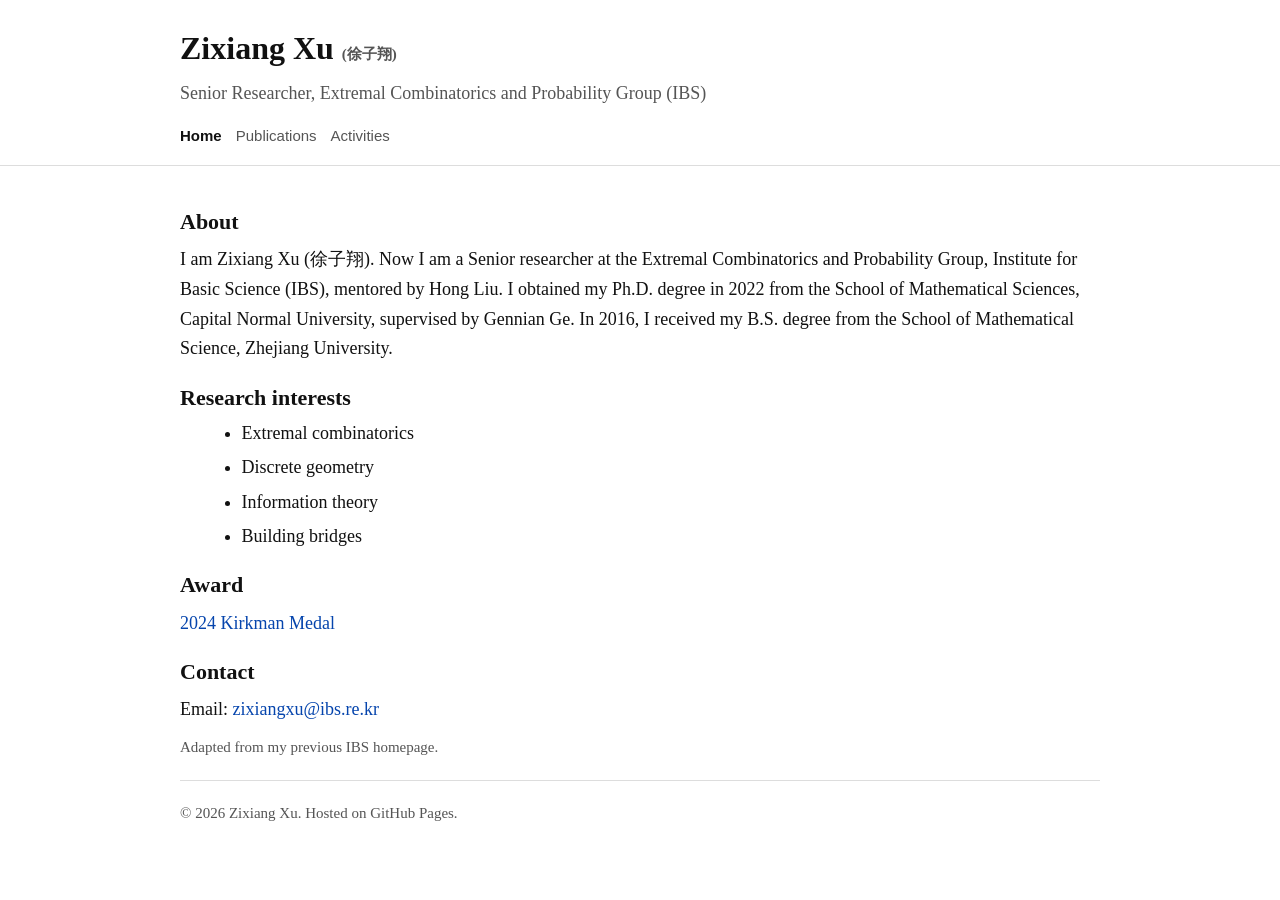
==== commit 91481da8: "Add files via upload Signed-off-by: ZJWyz <32608875+ZJWyz@users.noreply.github.com>" ====
--- a/index.html
+++ b/index.html
@@ -1,134 +1,43 @@
-<!DOCTYPE html>
+<!doctype html>
 <html lang="en">
 <head>
   <meta charset="utf-8" />
   <meta name="viewport" content="width=device-width, initial-scale=1" />
-  <title>Zixiang Xu | Home</title>
-  <meta name="description" content="Academic homepage of Zixiang Xu" />
+  <title>Zixiang Xu</title>
   <link rel="stylesheet" href="style.css" />
 </head>
 <body>
-<header class="site-header">
-  <div class="container header-inner">
-    <h1 class="site-title">Zixiang Xu</h1>
-    <p class="site-subtitle">Extremal Combinatorics · Discrete Geometry · Information Theory</p>
-    <nav class="nav">
-        <a href="index.html" style="text-decoration:underline;">Home</a>
-        <a href="publications.html">Publications</a>
-        <a href="talks.html">Talks</a>
-        <a href="service.html">Service</a>
-        <a href="setup.html">Setup</a>
+<header>
+  <div class="container">
+    <div class="site-title">Zixiang Xu <span class="small">(徐子翔)</span></div>
+    <p class="subtitle">Senior Researcher, Extremal Combinatorics and Probability Group (IBS)</p>
+    <nav>
+      <a class="active" href="index.html">Home</a>
+      <a class="" href="publications.html">Publications</a>
+      <a class="" href="activities.html">Activities</a>
     </nav>
   </div>
 </header>
 <main>
   <div class="container">
-<section>
-      <p>I am <strong>Zixiang Xu (徐子翔)</strong>, currently a <strong>Senior Researcher</strong> in the Extremal Combinatorics and Probability Group at the Institute for Basic Science (IBS), mentored by Hong Liu. I received my Ph.D. in 2022 from the School of Mathematical Sciences, Capital Normal University, under the supervision of Gennian Ge. I received my B.S. in 2016 from Zhejiang University.</p>
 
-      <p>My research lies primarily in <strong>extremal combinatorics</strong>, <strong>discrete geometry</strong>, and <strong>information theory</strong>, with a general interest in developing methods that connect different parts of combinatorics.</p>
+<h2>About</h2>
+<p>I am Zixiang Xu (徐子翔). Now I am a Senior researcher at the Extremal Combinatorics and Probability Group, Institute for Basic Science (IBS), mentored by Hong Liu. I obtained my Ph.D. degree in 2022 from the School of Mathematical Sciences, Capital Normal University, supervised by Gennian Ge. In 2016, I received my B.S. degree from the School of Mathematical Science, Zhejiang University.</p>
+<h2>Research interests</h2>
+<ul><li>Extremal combinatorics</li><li>Discrete geometry</li><li>Information theory</li><li>Building bridges</li></ul>
+<h2>Award</h2>
+<p><a href='https://www.the-ica.org/kirkman-medal' target='_blank' rel='noopener'>2024 Kirkman Medal</a></p>
+<h2>Contact</h2>
+<p>Email: <a href='mailto:zixiangxu@ibs.re.kr'>zixiangxu@ibs.re.kr</a></p>
+<p class='small'>Adapted from my previous IBS homepage.</p>
 
-      <div class="twocol">
-        <div>
-          <h2>Research interests</h2>
-          <ul>
-            <li>Extremal combinatorics</li>
-            <li>Set systems and VC-dimension</li>
-            <li>Discrete geometry and Euclidean Ramsey theory</li>
-            <li>Graph theory and threshold phenomena</li>
-            <li>Information theory and coding theory</li>
-          </ul>
-
-          <h2>Selected papers</h2>
-          <ol>
-      <li class="pub-item"><span class="pub-title">Uniform set systems with small VC-dimension</span>, with Ting-Wei Chao, Chi Hoi Yip, and Shengtong Zhang. <a href="https://arxiv.org/abs/2501.13850">link</a>. International Mathematics Research Notices 2025(17), rnaf269</li>
-      <li class="pub-item"><span class="pub-title">Extremal number of graphs from geometric shapes</span>, with Jun Gao, Oliver Janzer and Hong Liu. <a href="https://arxiv.org/abs/2303.13380">link</a>. Israel Journal of Mathematics 269: 761–799 (2025)</li>
-      <li class="pub-item"><span class="pub-title">Euclidean Gallai-Ramsey for various configurations</span>, with Xinbu Cheng. <a href="https://arxiv.org/abs/2305.18218">link</a>. Discrete &amp; Computational Geometry 73: 1037–1052 (2025)</li>
-      <li class="pub-item"><span class="pub-title">Piercing independent sets in graphs without large induced matching</span>, with Jiangdong Ai, Hong Liu and Qiang Zhou. <a href="https://arxiv.org/abs/2403.19737">link</a>. Electronic Journal of Combinatorics 32(1), Paper 1.10 (2025)</li>
-      <li class="pub-item"><span class="pub-title">Largest 3-uniform set systems with VC-dimension 2</span>, with Jian Wang and Shengtong Zhang. <a href="https://arxiv.org/abs/2505.07756">link</a>. arXiv:2505.07756</li>
-      <li class="pub-item"><span class="pub-title">Interpolating chromatic and homomorphism thresholds</span>, with Xinqi Huang, Hong Liu, and Mingyuan Rong. <a href="https://arxiv.org/abs/2502.09576">link</a>. arXiv:2502.09576</li>
-      <li class="pub-item"><span class="pub-title">Beyond chromatic threshold via (p,q)-theorem, and sharp blow-up phenomenon</span>, with Hong Liu, Chong Shangguan and Jozef Skokan. <a href="https://arxiv.org/abs/2403.17910">link</a>. arXiv:2403.17910</li>
-          </ol>
-
-          <p><a href="publications.html">View the full publication list →</a></p>
-        </div>
-
-        <aside>
-          <div class="panel">
-            <h3>Current position</h3>
-            <p>Senior Researcher<br />Extremal Combinatorics and Probability Group<br />Institute for Basic Science (IBS)</p>
-
-            <h3>Education</h3>
-            <ul class="meta-list">
-              <li>Ph.D., Capital Normal University (2022)</li>
-              <li>B.S., Zhejiang University (2016)</li>
-            </ul>
-
-            <h3>Recognition</h3>
-            <p>2024 Kirkman Medal</p>
-
-            <h3>Contact</h3>
-            <p>Please add your preferred email address.</p>
-            <p><a href="https://www.ibs.re.kr/ecopro/zixiangxu/">Previous IBS page</a></p>
-
-            <div class="counter-box">
-  <div class="counter-label">Site visits (optional GoatCounter integration)</div>
-  <div id="visitor-count" class="small">To activate this counter, replace <code>YOURCODE</code> in the source with your GoatCounter site code.</div>
-</div>
-
-            <div class="note">
-              <strong>Country / region analytics.</strong> If you enable GoatCounter in the source, it will record location codes at country / region level in its dashboard / exports. A public location map can be added later by pasting a third-party widget (for example, ClustrMaps) into this page.
-            </div>
-          </div>
-        </aside>
-      </div>
-    </section>
-
-    <section>
-      <h2>At a glance</h2>
-      <div class="kv">
-        <div>Preprints</div><div>14 items listed on the previous research page.</div>
-        <div>Published papers</div><div>25 items listed on the previous research page.</div>
-        <div>Talks</div><div>47 talks currently listed on the previous activities page.</div>
-        <div>Refereeing</div><div>14 journals / venues currently listed on the previous activities page.</div>
-      </div>
-
-      <div class="note">
-        This version is intentionally restrained: shared stylesheet, separate content pages, and plain HTML suitable for direct GitHub Pages deployment without a build system.
-      </div>
-    </section>
+    <div class="hr"></div>
+    <p class="small">
+      © 2026 Zixiang Xu. Hosted on GitHub Pages.
+      <!-- Optional analytics (GoatCounter): replace YOURCODE and uncomment. -->
+      <!-- <script data-goatcounter="https://YOURCODE.goatcounter.com/count" async src="//gc.zgo.at/count.js"></script> -->
+    </p>
   </div>
 </main>
-<footer class="footer">
-  <div class="container">
-    <p>Prepared as a GitHub Pages-ready multi-page site. The design intentionally uses a restrained, professor-style layout for long-term academic maintenance.</p>
-  </div>
-</footer>
-<script>
-(function () {
-  const GOATCOUNTER_ENDPOINT = "https://YOURCODE.goatcounter.com/count";
-  if (!GOATCOUNTER_ENDPOINT || GOATCOUNTER_ENDPOINT.indexOf("YOURCODE") !== -1) return;
-
-  const s = document.createElement("script");
-  s.src = "https://gc.zgo.at/count.js";
-  s.async = true;
-  s.dataset.goatcounter = GOATCOUNTER_ENDPOINT;
-  document.head.appendChild(s);
-
-  const timer = setInterval(function () {
-    if (window.goatcounter && window.goatcounter.visit_count) {
-      clearInterval(timer);
-      const slot = document.querySelector("#visitor-count");
-      if (slot) {
-        window.goatcounter.visit_count({
-          append: "#visitor-count",
-          path: "TOTAL",
-          no_branding: true
-        });
-      }
-    }
-  }, 120);
-})();
-</script>
 </body>
 </html>
--- a/style.css
+++ b/style.css
@@ -1,181 +1,25 @@
-:root{
-  --bg:#fbfbfa;
-  --paper:#ffffff;
-  --ink:#1f2430;
-  --muted:#5b6472;
-  --line:#d8dde5;
-  --link:#1b4f8a;
-  --link-hover:#12385f;
-  --accent:#eef3f9;
-  --max: 960px;
-}
-*{box-sizing:border-box}
-html{scroll-behavior:smooth}
-body{
-  margin:0;
-  background:var(--bg);
-  color:var(--ink);
-  font-family: "Georgia","Times New Roman",serif;
-  line-height:1.7;
-  font-size:18px;
-}
-a{color:var(--link); text-decoration:none}
-a:hover{text-decoration:underline; color:var(--link-hover)}
-.container{
-  width:min(var(--max), calc(100% - 40px));
-  margin:0 auto;
-}
-.site-header{
-  border-top:4px solid #2c4e73;
-  border-bottom:1px solid var(--line);
-  background:var(--paper);
-}
-.header-inner{
-  padding:24px 0 18px;
-}
-.site-title{
-  margin:0;
-  font-size:2.2rem;
-  line-height:1.2;
-  font-weight:700;
-  letter-spacing:0.01em;
-}
-.site-subtitle{
-  margin:8px 0 0;
-  color:var(--muted);
-  font-size:1rem;
-}
-.nav{
-  margin-top:16px;
-  display:flex;
-  flex-wrap:wrap;
-  gap:14px 18px;
-  padding-top:12px;
-  border-top:1px solid var(--line);
-  font-size:0.98rem;
-}
-.nav a{
-  font-family: -apple-system, BlinkMacSystemFont, "Segoe UI", Arial, sans-serif;
-  font-weight:600;
-}
-main{
-  padding:34px 0 52px;
-}
-h1, h2, h3{
-  color:#182233;
-  line-height:1.3;
-  margin:0 0 12px;
-}
-h1{font-size:2rem}
-h2{
-  font-size:1.45rem;
-  padding-bottom:8px;
-  border-bottom:1px solid var(--line);
-  margin-top:34px;
-}
-h3{font-size:1.12rem; margin-top:24px}
-p{margin:0 0 16px}
-ul, ol{margin:0 0 16px 22px; padding:0}
-li{margin:6px 0}
-.small{
-  color:var(--muted);
-  font-size:0.94rem;
-}
-.note{
-  background:var(--accent);
-  border:1px solid var(--line);
-  padding:14px 16px;
-  font-size:0.95rem;
-  margin:14px 0 18px;
-}
-.twocol{
-  display:grid;
-  grid-template-columns: 1.2fr 0.8fr;
-  gap:34px;
-  align-items:start;
-}
-.panel{
-  background:var(--paper);
-  border:1px solid var(--line);
-  padding:18px 20px;
-}
-.meta-list{
-  list-style:none;
-  margin:0;
-  padding:0;
-}
-.meta-list li{
-  margin:6px 0;
-  padding-left:0;
-}
-.kv{
-  display:grid;
-  grid-template-columns: 180px 1fr;
-  gap:10px 16px;
-  margin:8px 0 20px;
-  font-size:0.98rem;
-}
-.kv div:nth-child(odd){
-  color:var(--muted);
-}
-.pub-item{
-  margin:0 0 14px;
-}
-.pub-title{
-  font-weight:700;
-}
-.year-group{
-  margin-top:18px;
-}
-table{
-  width:100%;
-  border-collapse:collapse;
-  margin:8px 0 18px;
-  font-size:0.97rem;
-}
-th, td{
-  text-align:left;
-  padding:10px 10px;
-  border-bottom:1px solid var(--line);
-  vertical-align:top;
-}
-th{
-  font-family: -apple-system, BlinkMacSystemFont, "Segoe UI", Arial, sans-serif;
-  font-size:0.9rem;
-  letter-spacing:0.02em;
-  text-transform:uppercase;
-  color:var(--muted);
-}
-.footer{
-  border-top:1px solid var(--line);
-  padding:24px 0 40px;
-  color:var(--muted);
-  font-size:0.92rem;
-}
-.counter-box{
-  margin-top:16px;
-  padding:14px 16px;
-  border:1px solid var(--line);
-  background:#fafcff;
-}
-.counter-label{
-  font-size:0.88rem;
-  color:var(--muted);
-  margin-bottom:6px;
-  font-family: -apple-system, BlinkMacSystemFont, "Segoe UI", Arial, sans-serif;
-}
-#visitor-count{
-  font-family: -apple-system, BlinkMacSystemFont, "Segoe UI", Arial, sans-serif;
-  font-size:0.96rem;
-  color:var(--ink);
-}
-hr.sep{
-  border:none;
-  border-top:1px solid var(--line);
-  margin:22px 0;
-}
-@media (max-width: 760px){
-  body{font-size:17px}
-  .twocol{grid-template-columns:1fr}
-  .kv{grid-template-columns:1fr}
-}
+:root{--text:#111;--muted:#555;--link:#0645ad;--border:#ddd;--bg:#fff;--max:920px;}
+*{box-sizing:border-box;}
+html{scroll-behavior:smooth;}
+body{margin:0;background:var(--bg);color:var(--text);font-family:Georgia,"Times New Roman",Times,serif;line-height:1.65;font-size:18px;}
+a{color:var(--link);text-decoration:none;}
+a:hover{text-decoration:underline;}
+.container{width:min(var(--max),calc(100% - 32px));margin:0 auto;}
+header{padding:22px 0 10px;border-bottom:1px solid var(--border);}
+.site-title{font-size:32px;font-weight:700;margin:0 0 4px;}
+.subtitle{margin:0;color:var(--muted);font-size:18px;}
+nav{margin-top:10px;display:flex;gap:14px;flex-wrap:wrap;font-family:-apple-system,BlinkMacSystemFont,"Segoe UI",Roboto,Arial,sans-serif;font-size:15px;}
+nav a{color:var(--muted);padding:6px 0;}
+nav a.active{color:var(--text);font-weight:700;}
+main{padding:22px 0 46px;}
+h2,h3{line-height:1.25;margin:0.9em 0 0.35em;}
+h2{font-size:22px;}
+h3{font-size:19px;}
+p{margin:0.55em 0;}
+ul,ol{margin:0.35em 0 0.9em 1.2em;}
+li{margin:0.25em 0;}
+.hr{border-top:1px solid var(--border);margin:20px 0;}
+.small{color:var(--muted);font-size:15px;}
+.badge{display:inline-block;border:1px solid var(--border);padding:2px 8px;border-radius:999px;margin-left:6px;font-size:14px;color:var(--muted);font-family:-apple-system,BlinkMacSystemFont,"Segoe UI",Roboto,Arial,sans-serif;}
+footer{border-top:1px solid var(--border);padding:14px 0 34px;color:var(--muted);font-size:14px;font-family:-apple-system,BlinkMacSystemFont,"Segoe UI",Roboto,Arial,sans-serif;}
+@media (max-width:520px){body{font-size:17px}.site-title{font-size:28px}}
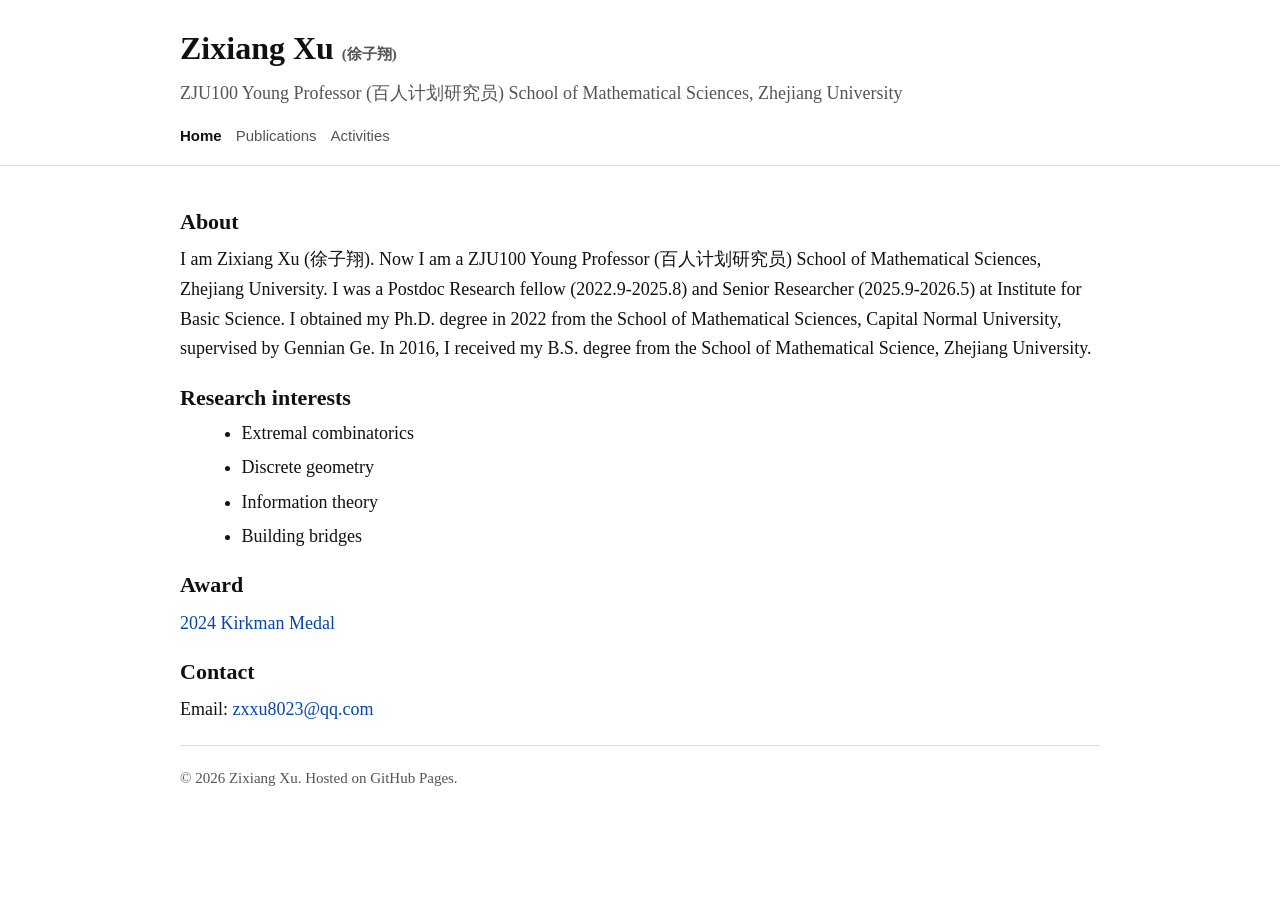
==== commit 19d7714a: "Update personal information in index.html Signed-off-by: ZJWyz <32608875+ZJWyz@users.noreply.github." ====
--- a/index.html
+++ b/index.html
@@ -10,7 +10,7 @@
 <header>
   <div class="container">
     <div class="site-title">Zixiang Xu <span class="small">(徐子翔)</span></div>
-    <p class="subtitle">Senior Researcher, Extremal Combinatorics and Probability Group (IBS)</p>
+    <p class="subtitle"> ZJU100 Young Professor (百人计划研究员) School of Mathematical Sciences, Zhejiang University</p>
     <nav>
       <a class="active" href="index.html">Home</a>
       <a class="" href="publications.html">Publications</a>
@@ -22,14 +22,13 @@
   <div class="container">
 
 <h2>About</h2>
-<p>I am Zixiang Xu (徐子翔). Now I am a Senior researcher at the Extremal Combinatorics and Probability Group, Institute for Basic Science (IBS), mentored by Hong Liu. I obtained my Ph.D. degree in 2022 from the School of Mathematical Sciences, Capital Normal University, supervised by Gennian Ge. In 2016, I received my B.S. degree from the School of Mathematical Science, Zhejiang University.</p>
+<p>I am Zixiang Xu (徐子翔). Now I am a ZJU100 Young Professor (百人计划研究员) School of Mathematical Sciences, Zhejiang University. I was a Postdoc Research fellow (2022.9-2025.8) and Senior Researcher (2025.9-2026.5) at Institute for Basic Science. I obtained my Ph.D. degree in 2022 from the School of Mathematical Sciences, Capital Normal University, supervised by Gennian Ge. In 2016, I received my B.S. degree from the School of Mathematical Science, Zhejiang University.</p>
 <h2>Research interests</h2>
 <ul><li>Extremal combinatorics</li><li>Discrete geometry</li><li>Information theory</li><li>Building bridges</li></ul>
 <h2>Award</h2>
 <p><a href='https://www.the-ica.org/kirkman-medal' target='_blank' rel='noopener'>2024 Kirkman Medal</a></p>
 <h2>Contact</h2>
-<p>Email: <a href='mailto:zixiangxu@ibs.re.kr'>zixiangxu@ibs.re.kr</a></p>
-<p class='small'>Adapted from my previous IBS homepage.</p>
+<p>Email: <a href='mailto:zxxu8023@qq.com'>zxxu8023@qq.com</a></p>
 
     <div class="hr"></div>
     <p class="small">
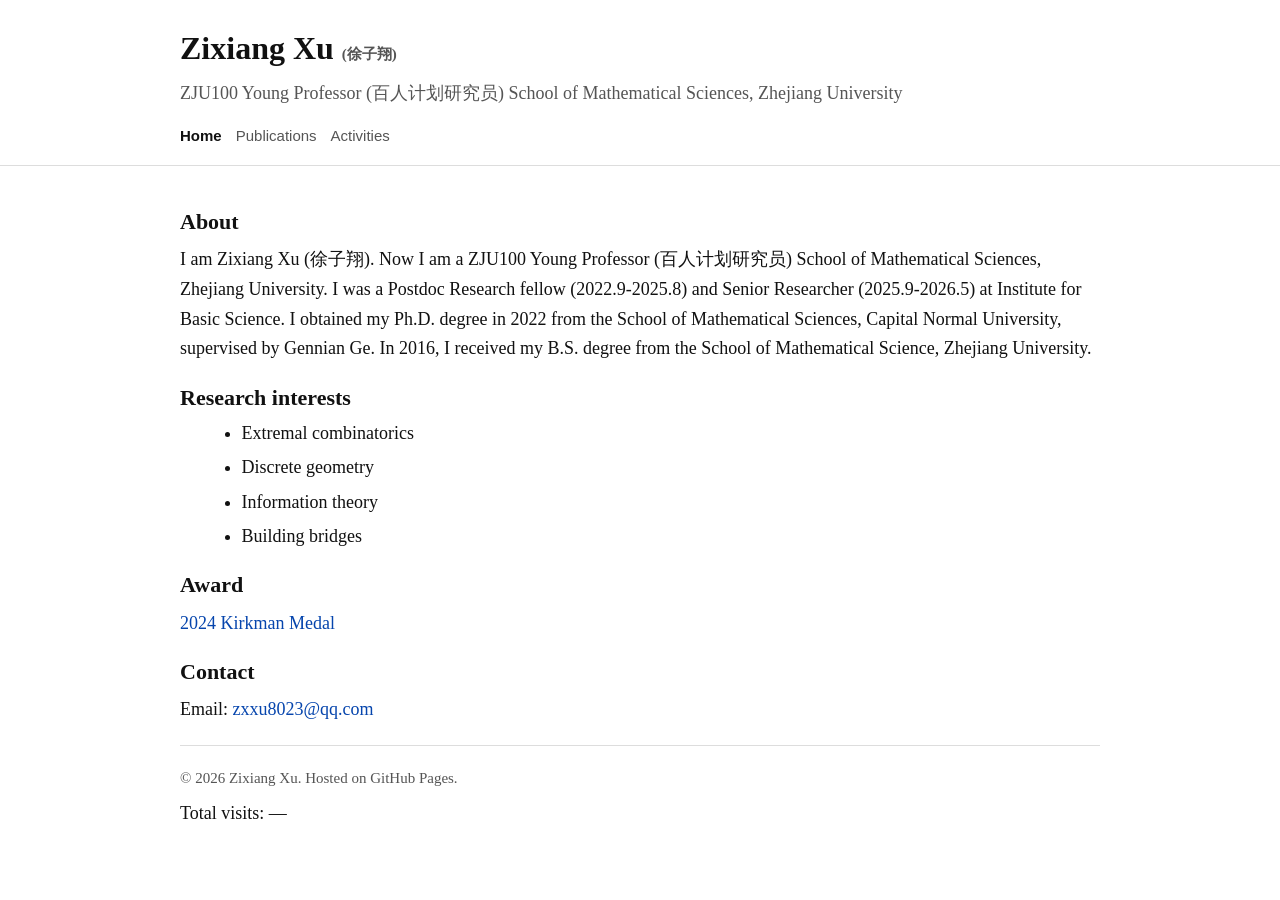
==== commit 56712676: "Implement site visit counter functionality Added site visit counter script to index.html  Signed-off" ====
--- a/index.html
+++ b/index.html
@@ -33,9 +33,21 @@
     <div class="hr"></div>
     <p class="small">
       © 2026 Zixiang Xu. Hosted on GitHub Pages.
-      <!-- Optional analytics (GoatCounter): replace YOURCODE and uncomment. -->
-      <!-- <script data-goatcounter="https://YOURCODE.goatcounter.com/count" async src="//gc.zgo.at/count.js"></script> -->
-    </p>
+     <script data-goatcounter="https://zjwyz.goatcounter.com/count"
+        async src="//gc.zgo.at/count.js"></script>
+      <div class="site-counter">
+  Total visits: <span id="gc-total">—</span>
+</div>
+
+<script>
+  (function () {
+    const code = "https://zjwyz.goatcounter.com/count"; // 替换成你的 GoatCounter code
+    fetch(`https://${code}.goatcounter.com/counter/TOTAL.json`)
+      .then(r => r.json())
+      .then(d => { document.getElementById('gc-total').textContent = d.count; })
+      .catch(() => {});
+  })();
+</script>
   </div>
 </main>
 </body>
